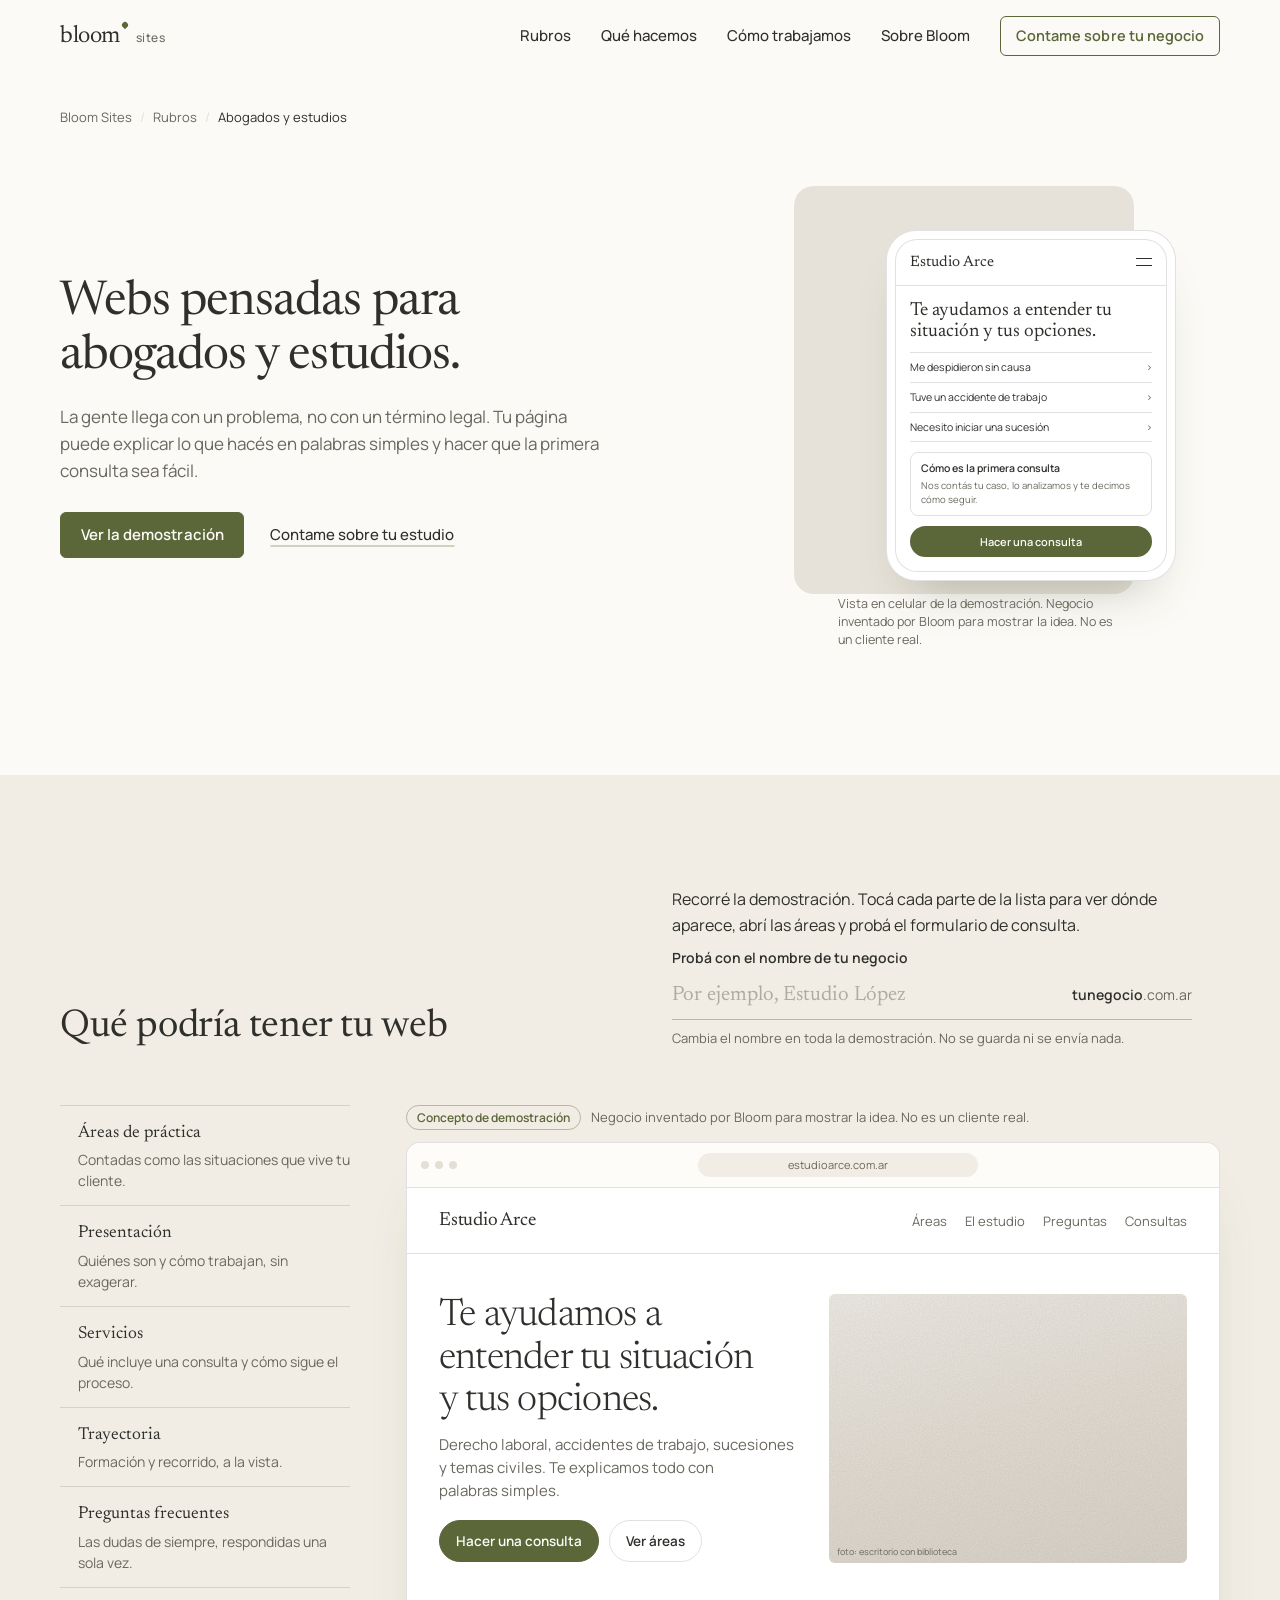
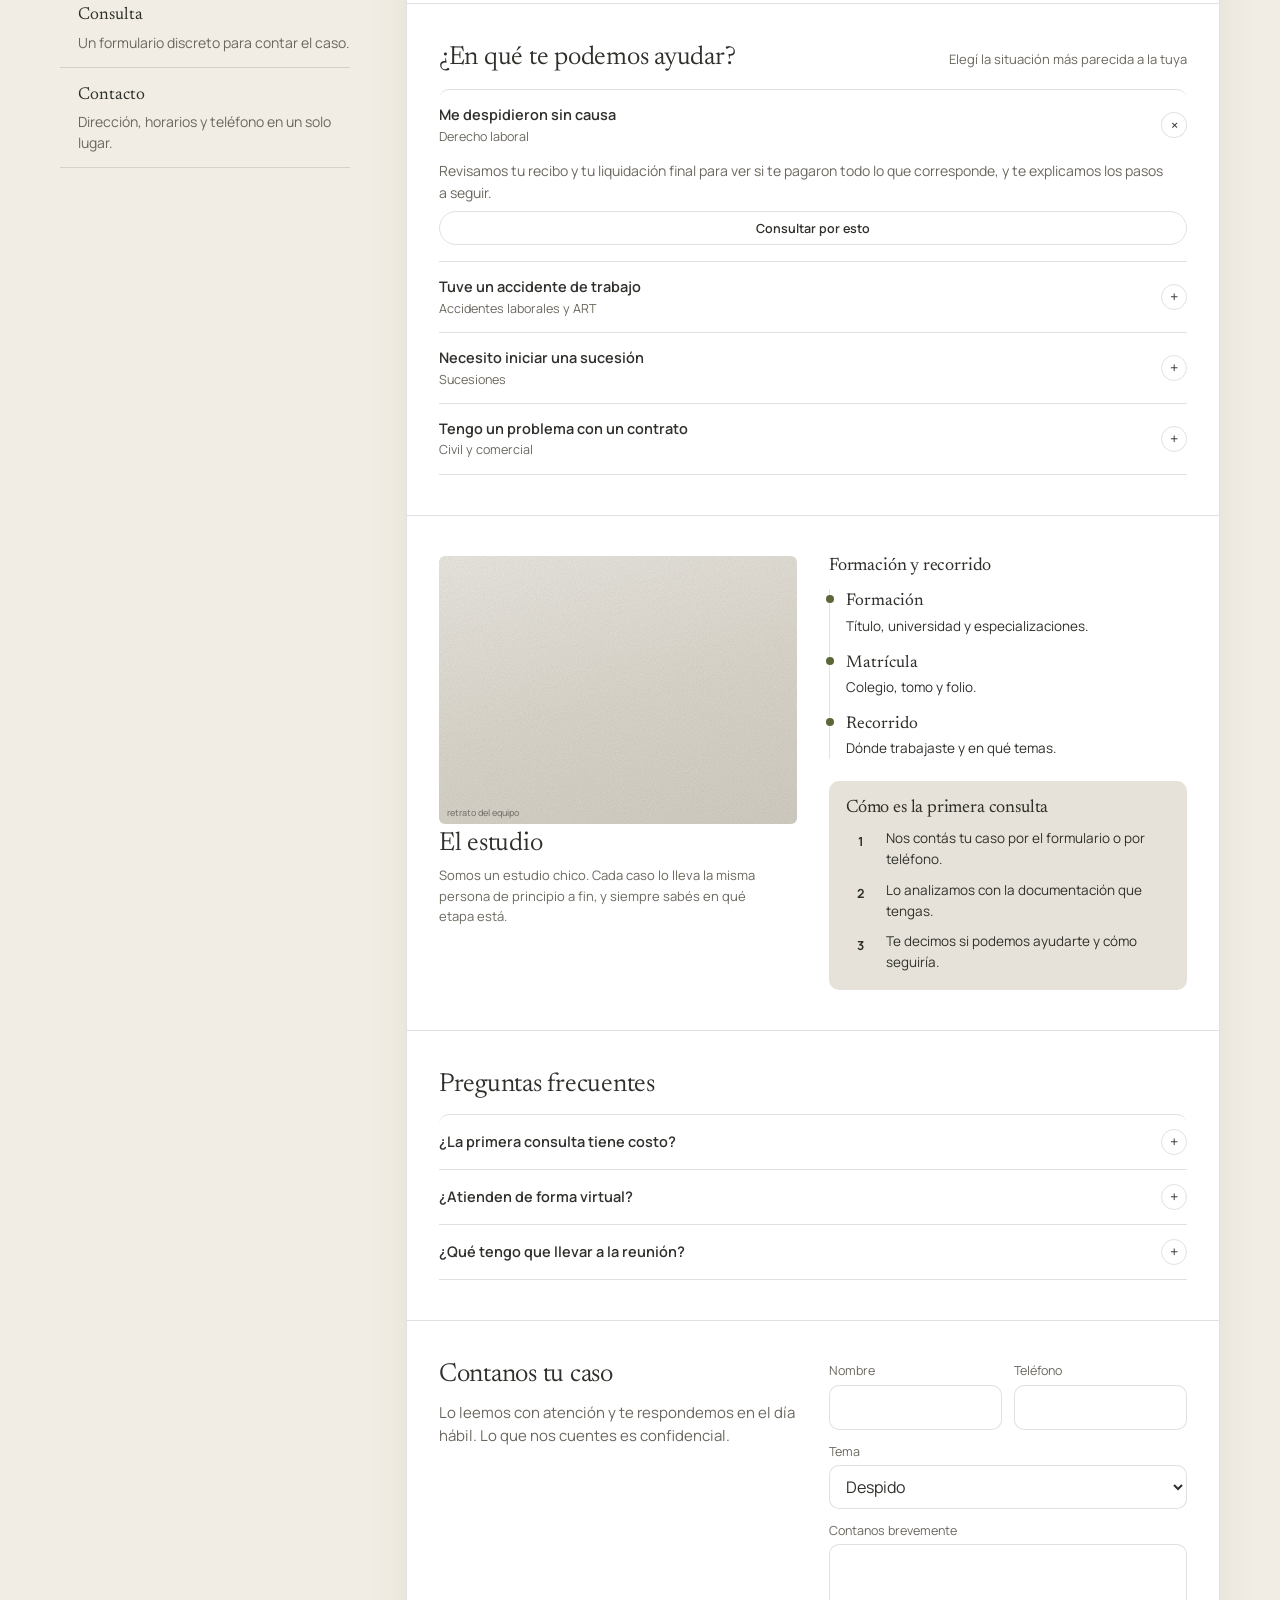
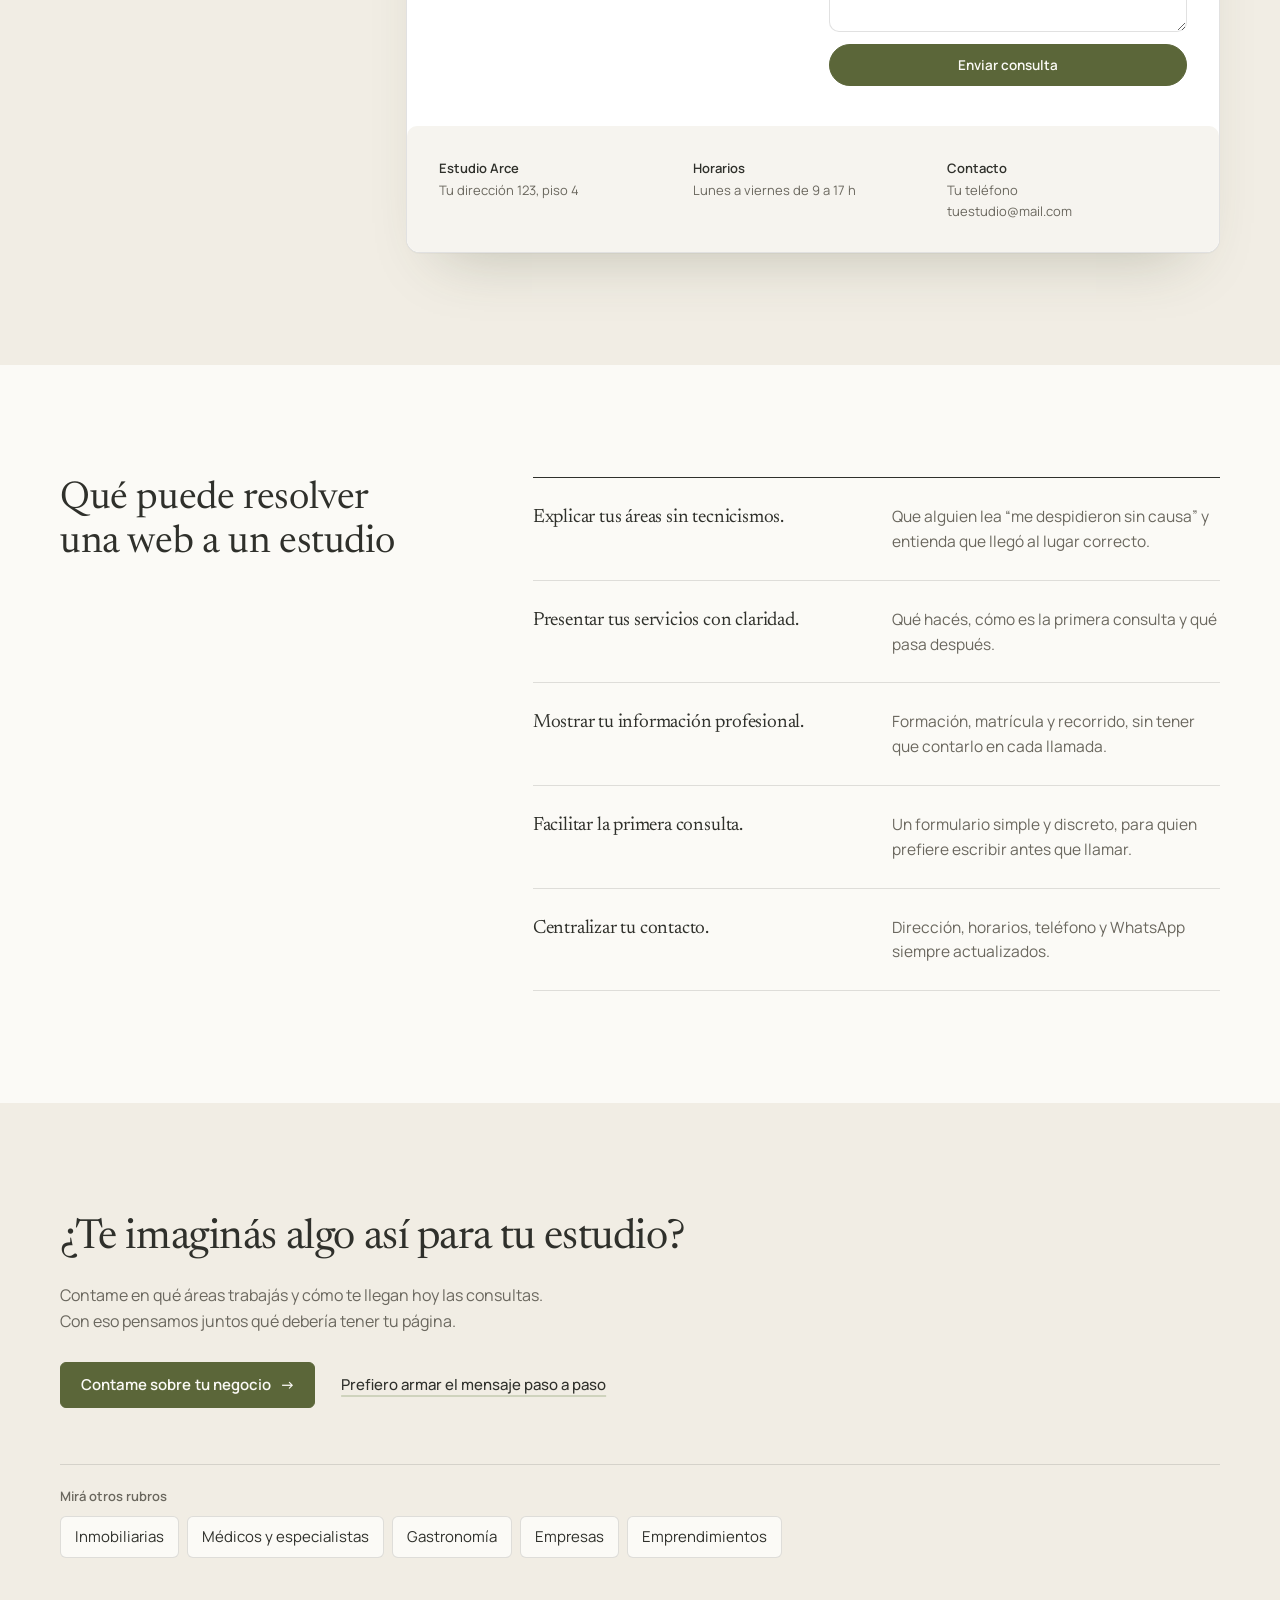
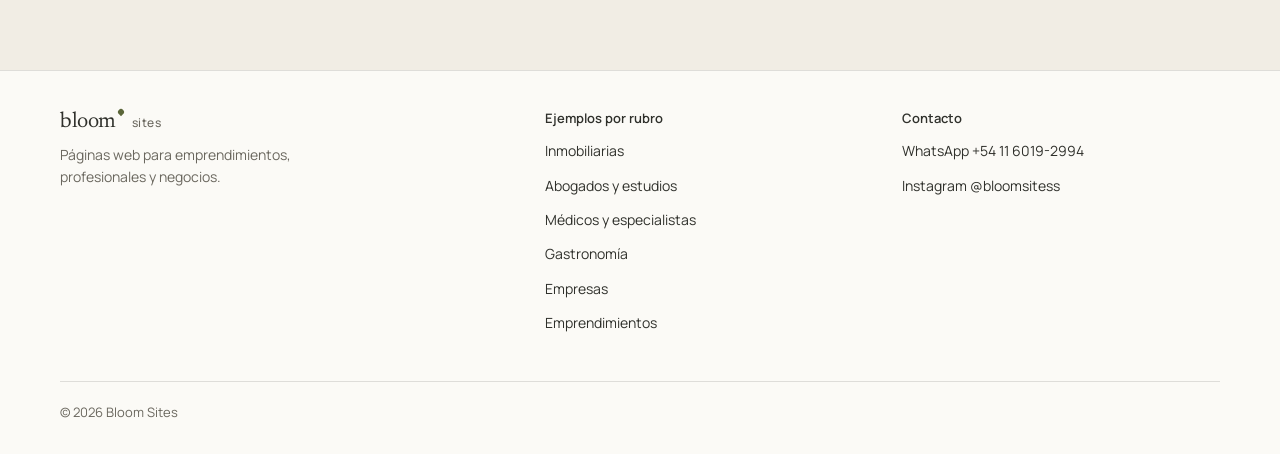
==== abogados.html @ 0eeeffe9 "mejoras generales" ====
<!doctype html>
<html lang="es">
<head>
  <meta charset="utf-8">
  <meta name="viewport" content="width=device-width, initial-scale=1, viewport-fit=cover">
  <title>Páginas web para abogados y estudios jurídicos | Bloom Sites</title>
  <meta name="description" content="Una web para tu estudio que explique tus áreas de práctica en palabras simples, presente tu trayectoria y facilite la primera consulta. Mirá la demostración.">
  <link rel="canonical" href="https://tudominio.com.ar/abogados.html">
  <meta name="robots" content="index, follow">
  <meta name="theme-color" content="#FBFAF6">
  <!-- SEO local: para apuntar a una zona (por ejemplo Buenos Aires o CABA), sumala al title,
       a la description y a "areaServed" del JSON-LD. No se agregó ninguna ubicación a propósito. -->

  <meta property="og:type" content="website">
  <meta property="og:locale" content="es_AR">
  <meta property="og:site_name" content="Bloom Sites">
  <meta property="og:title" content="Páginas web para abogados y estudios jurídicos | Bloom Sites">
  <meta property="og:description" content="Una web para tu estudio que explique tus áreas de práctica en palabras simples, presente tu trayectoria y facilite la primera consulta. Mirá la demostración.">
  <meta property="og:url" content="https://tudominio.com.ar/abogados.html">
  <meta property="og:image" content="https://tudominio.com.ar/assets/images/og-abogados.png">
  <meta property="og:image:width" content="1200">
  <meta property="og:image:height" content="630">
  <meta name="twitter:card" content="summary_large_image">
  <meta name="twitter:title" content="Páginas web para abogados y estudios jurídicos | Bloom Sites">
  <meta name="twitter:description" content="Una web para tu estudio que explique tus áreas de práctica en palabras simples, presente tu trayectoria y facilite la primera consulta. Mirá la demostración.">
  <meta name="twitter:image" content="https://tudominio.com.ar/assets/images/og-abogados.png">

  <link rel="icon" href="favicon.ico" sizes="32x32">
  <link rel="icon" href="assets/icons/favicon.svg" type="image/svg+xml">
  <link rel="apple-touch-icon" href="assets/icons/apple-touch-icon.png">
  <link rel="manifest" href="site.webmanifest">

  <link rel="preconnect" href="https://fonts.googleapis.com">
  <link rel="preconnect" href="https://fonts.gstatic.com" crossorigin>
  <link rel="stylesheet" href="https://fonts.googleapis.com/css2?family=Manrope:wght@400..700&family=Newsreader:ital,opsz,wght@0,6..72,300..500;1,6..72,300..500&display=swap">
  <link rel="stylesheet" href="css/style.css">
  <script>document.documentElement.classList.add('js');</script>
  <script type="application/ld+json">
{
  "@context": "https://schema.org",
  "@graph": [
    {
      "@type": "Organization",
      "@id": "https://tudominio.com.ar/#org",
      "name": "Bloom Sites",
      "url": "https://tudominio.com.ar/",
      "logo": "https://tudominio.com.ar/assets/icons/icon-512.png",
      "sameAs": [
        "https://instagram.com/bloomsitess"
      ],
      "contactPoint": {
        "@type": "ContactPoint",
        "telephone": "+54-11-6019-2994",
        "contactType": "customer service",
        "availableLanguage": "es",
        "areaServed": "AR"
      }
    },
    {
      "@type": "WebPage",
      "@id": "https://tudominio.com.ar/abogados.html#webpage",
      "url": "https://tudominio.com.ar/abogados.html",
      "name": "Páginas web para abogados y estudios jurídicos | Bloom Sites",
      "description": "Una web para tu estudio que explique tus áreas de práctica en palabras simples, presente tu trayectoria y facilite la primera consulta. Mirá la demostración.",
      "inLanguage": "es-AR",
      "isPartOf": {
        "@type": "WebSite",
        "@id": "https://tudominio.com.ar/#website",
        "url": "https://tudominio.com.ar/",
        "name": "Bloom Sites"
      },
      "breadcrumb": {
        "@id": "https://tudominio.com.ar/abogados.html#breadcrumb"
      },
      "mainEntity": {
        "@id": "https://tudominio.com.ar/abogados.html#service"
      }
    },
    {
      "@type": "BreadcrumbList",
      "@id": "https://tudominio.com.ar/abogados.html#breadcrumb",
      "itemListElement": [
        {
          "@type": "ListItem",
          "position": 1,
          "name": "Bloom Sites",
          "item": "https://tudominio.com.ar/"
        },
        {
          "@type": "ListItem",
          "position": 2,
          "name": "Abogados y estudios",
          "item": "https://tudominio.com.ar/abogados.html"
        }
      ]
    },
    {
      "@type": "Service",
      "@id": "https://tudominio.com.ar/abogados.html#service",
      "name": "Páginas web para abogados y estudios jurídicos",
      "serviceType": "Diseño de páginas web",
      "description": "Una web para tu estudio que explique tus áreas de práctica en palabras simples, presente tu trayectoria y facilite la primera consulta. Mirá la demostración.",
      "provider": {
        "@id": "https://tudominio.com.ar/#org"
      },
      "areaServed": {
        "@type": "Country",
        "name": "Argentina"
      },
      "audience": {
        "@type": "BusinessAudience",
        "name": "Abogados y estudios"
      }
    }
  ]
}
  </script>
</head>
<body class="page-rubro rubro-abogados" style="--tint:#E7E2D9">
  <a class="skip-link" href="#contenido">Saltar al contenido</a>

  <header class="site-header">
    <div class="wrap header-inner">
      <a class="brand" href="index.html" aria-label="Bloom Sites, ir al inicio">
        <span class="brand-word">bloom</span><span class="brand-bud" aria-hidden="true"></span><span class="brand-sub">sites</span>
      </a>
      <button class="nav-toggle" type="button" aria-expanded="false" aria-controls="nav" aria-label="Abrir menú">
        <span class="nav-toggle-lines" aria-hidden="true"></span>
      </button>
      <nav class="nav" id="nav" aria-label="Principal">
        <div class="nav-main">
          <a href="index.html#rubros">Rubros</a>
          <a href="index.html#que-incluye">Qué hacemos</a>
          <a href="index.html#proceso">Cómo trabajamos</a>
          <a href="index.html#sobre">Sobre Bloom</a>
        </div>
        <div class="nav-rubros">
          <p>Ver ejemplos por rubro</p>
          <ul>
            <li><a href="inmobiliarias.html">Inmobiliarias</a></li>
            <li><a href="abogados.html" aria-current="page">Abogados y estudios</a></li>
            <li><a href="medicos.html">Médicos y especialistas</a></li>
            <li><a href="gastronomia.html">Gastronomía</a></li>
            <li><a href="empresas.html">Empresas</a></li>
            <li><a href="emprendimientos.html">Emprendimientos</a></li>
          </ul>
        </div>
        <a class="btn nav-cta" href="index.html#contacto">Contame sobre tu negocio</a>
        <p class="nav-foot">Instagram <a href="https://instagram.com/bloomsitess" target="_blank" rel="noopener">@bloomsitess</a></p>
      </nav>
    </div>
  </header>

  <main id="contenido">
    <section class="r-hero" aria-labelledby="r-title">
      <div class="wrap">
        <nav class="crumbs" aria-label="Ruta de navegación">
          <ol>
            <li><a href="index.html">Bloom Sites</a></li>
            <li><a href="index.html#rubros">Rubros</a></li>
            <li aria-current="page">Abogados y estudios</li>
          </ol>
        </nav>
        <div class="r-hero-grid">
          <div>
            <h1 id="r-title" data-load>Webs pensadas para abogados y estudios.</h1>
            <p class="r-lead" data-load style="--d:.12s">La gente llega con un problema, no con un término legal. Tu página puede explicar lo que hacés en palabras simples y hacer que la primera consulta sea fácil.</p>
            <div class="r-actions" data-load style="--d:.22s">
              <a class="btn" href="#demo">Ver la demostración</a>
              <a class="link-quiet" data-wa data-wa-msg="¡Hola! Tengo un estudio jurídico y vi la demostración en la web de Bloom. Quiero información sobre una página web." href="https://wa.me/5491160192994" target="_blank" rel="noopener">Contame sobre tu estudio</a>
            </div>
          </div>
          <figure class="r-visual" data-load style="--d:.3s">
            <div class="phone r-phone" aria-hidden="true">
              <div class="ps">
                <div class="ps-top"><span class="ps-logo">Estudio Arce</span><span class="ps-burger"></span></div>
                <div class="ps-body">
                  <p class="ps-title">Te ayudamos a entender tu situación y tus opciones.</p>
                  <div class="mk-areas"><p>Me despidieron sin causa<i>›</i></p><p>Tuve un accidente de trabajo<i>›</i></p><p>Necesito iniciar una sucesión<i>›</i></p></div>
                  <div class="mk-box"><strong>Cómo es la primera consulta</strong><span class="mk-s">Nos contás tu caso, lo analizamos y te decimos cómo seguir.</span></div>
                  <span class="ps-btn">Hacer una consulta</span>
                </div>

              </div>
            </div>
            <figcaption class="caption">Vista en celular de la demostración. Negocio inventado por Bloom para mostrar la idea. No es un cliente real.</figcaption>
          </figure>
        </div>
      </div>
    </section>

    <section class="r-demo" id="demo" aria-labelledby="demo-title">
      <div class="wrap">
        <div class="r-demo-head">
          <div>
            <h2 id="demo-title">Qué podría tener tu web</h2>
          </div>
          <div>
            <p>Recorré la demostración. Tocá cada parte de la lista para ver dónde aparece, abrí las áreas y probá el formulario de consulta.</p>
            <div class="name-try">
              <label for="biz-name">Probá con el nombre de tu negocio</label>
              <div class="name-field">
                <input id="biz-name" type="text" maxlength="32" autocomplete="organization" placeholder="Por ejemplo, Estudio López">
                <span class="name-domain" aria-live="polite"><span data-url-preview>tunegocio</span>.com.ar</span>
              </div>
              <p class="name-help">Cambia el nombre en toda la demostración. No se guarda ni se envía nada.</p>
            </div>
            
          </div>
        </div>

        <div class="r-demo-layout">
          <div class="r-feats">
            <ul class="feat-list" aria-label="Partes de la demostración">
            <li><button type="button" class="feat" data-key="areas" aria-pressed="false" aria-controls="demo-frame">
              <span class="feat-name">Áreas de práctica</span><span class="feat-text">Contadas como las situaciones que vive tu cliente.</span>
            </button></li>
            <li><button type="button" class="feat" data-key="presentacion" aria-pressed="false" aria-controls="demo-frame">
              <span class="feat-name">Presentación</span><span class="feat-text">Quiénes son y cómo trabajan, sin exagerar.</span>
            </button></li>
            <li><button type="button" class="feat" data-key="servicios" aria-pressed="false" aria-controls="demo-frame">
              <span class="feat-name">Servicios</span><span class="feat-text">Qué incluye una consulta y cómo sigue el proceso.</span>
            </button></li>
            <li><button type="button" class="feat" data-key="trayectoria" aria-pressed="false" aria-controls="demo-frame">
              <span class="feat-name">Trayectoria</span><span class="feat-text">Formación y recorrido, a la vista.</span>
            </button></li>
            <li><button type="button" class="feat" data-key="faq" aria-pressed="false" aria-controls="demo-frame">
              <span class="feat-name">Preguntas frecuentes</span><span class="feat-text">Las dudas de siempre, respondidas una sola vez.</span>
            </button></li>
            <li><button type="button" class="feat" data-key="consulta" aria-pressed="false" aria-controls="demo-frame">
              <span class="feat-name">Consulta</span><span class="feat-text">Un formulario discreto para contar el caso.</span>
            </button></li>
            <li><button type="button" class="feat" data-key="contacto" aria-pressed="false" aria-controls="demo-frame">
              <span class="feat-name">Contacto</span><span class="feat-text">Dirección, horarios y teléfono en un solo lugar.</span>
            </button></li>
            </ul>
            <p class="feat-caption" aria-live="polite"></p>
          </div>
          <div class="r-demo-frame" id="demo-frame">
            <p class="demo-label"><span class="tag">Concepto de demostración</span> Negocio inventado por Bloom para mostrar la idea. No es un cliente real.</p>
            <div class="browser">
              <div class="browser-bar"><span class="dots" aria-hidden="true"><i></i><i></i><i></i></span><span class="url"><span data-url data-default="Estudio Arce">estudioarce</span>.com.ar</span></div>
              <div class="dm" aria-label="Demostración de una página para abogados y estudios" role="region">
                <nav class="dm-nav" aria-label="Menú de la demostración">
                  <span class="dm-logo" data-brand data-default="Estudio Arce">Estudio Arce</span>
                  <div class="dm-links"><a href="#dm-areas">Áreas</a><a href="#dm-estudio">El estudio</a><a href="#dm-faq">Preguntas</a><a href="#dm-consulta">Consultas</a></div>
                </nav>

                <section class="dm-sec">
                  <div class="dm-split is-center">
                    <div>
                      <h3 class="dm-h1">Te ayudamos a entender tu situación y tus opciones.</h3>
                      <p class="dm-lead">Derecho laboral, accidentes de trabajo, sucesiones y temas civiles. Te explicamos todo con palabras simples.</p>
                      <div class="dm-actions"><a class="dm-btn" href="#dm-consulta">Hacer una consulta</a><a class="dm-btn is-ghost" href="#dm-areas">Ver áreas</a></div>
                    </div>
                    <div class="ph r-43" style="--ph:#E3DDD2" role="img" aria-label="Foto del estudio" data-label="foto: escritorio con biblioteca"></div>
                  </div>
                </section>

                <section class="dm-sec" id="dm-areas" aria-label="Áreas de práctica">
                  <div class="dm-sec-head"><h4 class="dm-h2">¿En qué te podemos ayudar?</h4><span class="dm-muted">Elegí la situación más parecida a la tuya</span></div>
                  <div class="dm-acc" data-part="areas">
                    <details open>
                      <summary><span>Me despidieron sin causa<small>Derecho laboral</small></span></summary>
                      <div class="dm-acc-body"><p>Revisamos tu recibo y tu liquidación final para ver si te pagaron todo lo que corresponde, y te explicamos los pasos a seguir.</p><a class="dm-btn is-small is-ghost" href="#dm-consulta">Consultar por esto</a></div>
                    </details>
                    <details>
                      <summary><span>Tuve un accidente de trabajo<small>Accidentes laborales y ART</small></span></summary>
                      <div class="dm-acc-body"><p>Te acompañamos en el reclamo ante la ART, desde la denuncia hasta la comisión médica.</p><a class="dm-btn is-small is-ghost" href="#dm-consulta">Consultar por esto</a></div>
                    </details>
                    <details>
                      <summary><span>Necesito iniciar una sucesión<small>Sucesiones</small></span></summary>
                      <div class="dm-acc-body"><p>Te decimos qué documentación hace falta y cómo es el trámite, de principio a fin.</p><a class="dm-btn is-small is-ghost" href="#dm-consulta">Consultar por esto</a></div>
                    </details>
                    <details>
                      <summary><span>Tengo un problema con un contrato<small>Civil y comercial</small></span></summary>
                      <div class="dm-acc-body"><p>Alquileres, compraventas, deudas o incumplimientos. Analizamos el caso y te proponemos opciones.</p><a class="dm-btn is-small is-ghost" href="#dm-consulta">Consultar por esto</a></div>
                    </details>
                  </div>
                </section>

                <section class="dm-sec" id="dm-estudio" aria-label="El estudio">
                  <div class="dm-split">
                    <div class="dm-card" data-part="presentacion">
                      <div class="ph r-43" style="--ph:#DDD8CD" role="img" aria-label="Retrato del equipo del estudio" data-label="retrato del equipo"></div>
                      <h4 class="dm-h2">El estudio</h4>
                      <p class="dm-muted">Somos un estudio chico. Cada caso lo lleva la misma persona de principio a fin, y siempre sabés en qué etapa está.</p>
                    </div>
                    <div class="dm-card" style="gap:22px">
                      <div data-part="trayectoria">
                        <h4 class="dm-h3" style="margin-bottom:12px">Formación y recorrido</h4>
                        <ul class="dm-timeline">
                          <li><b>Formación</b>Título, universidad y especializaciones.</li>
                          <li><b>Matrícula</b>Colegio, tomo y folio.</li>
                          <li><b>Recorrido</b>Dónde trabajaste y en qué temas.</li>
                        </ul>
                      </div>
                      <div data-part="servicios" class="dm-box dm-soft">
                        <h4 class="dm-h3">Cómo es la primera consulta</h4>
                        <ol class="dm-steps">
                          <li>Nos contás tu caso por el formulario o por teléfono.</li>
                          <li>Lo analizamos con la documentación que tengas.</li>
                          <li>Te decimos si podemos ayudarte y cómo seguiría.</li>
                        </ol>
                      </div>
                    </div>
                  </div>
                </section>

                <section class="dm-sec" id="dm-faq" aria-label="Preguntas frecuentes">
                  <h4 class="dm-h2" style="margin-bottom:14px">Preguntas frecuentes</h4>
                  <div class="dm-acc" data-part="faq">
                    <details><summary>¿La primera consulta tiene costo?</summary><div class="dm-acc-body"><p>Acá cada estudio explica su modalidad, para que nadie tenga que preguntarlo por mensaje.</p></div></details>
                    <details><summary>¿Atienden de forma virtual?</summary><div class="dm-acc-body"><p>Se puede aclarar si la consulta es presencial, por videollamada o ambas.</p></div></details>
                    <details><summary>¿Qué tengo que llevar a la reunión?</summary><div class="dm-acc-body"><p>Una lista simple de documentos según cada tipo de caso.</p></div></details>
                  </div>
                </section>

                <section class="dm-sec" id="dm-consulta" aria-label="Consulta">
                  <div class="dm-split">
                    <div>
                      <h4 class="dm-h2">Contanos tu caso</h4>
                      <p class="dm-lead">Lo leemos con atención y te respondemos en el día hábil. Lo que nos cuentes es confidencial.</p>
                    </div>
                    <form class="dm-form" data-part="consulta" data-demo-form="En tu web, la consulta te llegaría por mail o por WhatsApp, con todos estos datos.">
                      <div class="dm-row">
                        <label class="dm-field">Nombre<input type="text" name="nombre" autocomplete="name" required></label>
                        <label class="dm-field">Teléfono<input type="tel" name="tel" autocomplete="tel" required></label>
                      </div>
                      <label class="dm-field">Tema
                        <select name="tema"><option>Despido</option><option>Accidente de trabajo</option><option>Sucesión</option><option>Contratos</option><option>Otro</option></select>
                      </label>
                      <label class="dm-field">Contanos brevemente<textarea name="mensaje" required></textarea></label>
                      <button type="submit" class="dm-btn">Enviar consulta</button>
                    </form>
                  </div>
                </section>

                <footer class="dm-foot" data-part="contacto">
                  <div class="dm-foot-grid">
                    <div><b data-brand data-default="Estudio Arce">Estudio Arce</b>Tu dirección 123, piso 4</div>
                    <div><b>Horarios</b>Lunes a viernes de 9 a 17 h</div>
                    <div><b>Contacto</b>Tu teléfono<br>tuestudio@mail.com</div>
                  </div>
                </footer>

              </div>
            </div>
          </div>
        </div>
      </div>
    </section>

    <section class="r-solves" aria-labelledby="solves-title">
      <div class="wrap r-solves-grid">
        <h2 id="solves-title">Qué puede resolver una web a un estudio</h2>
        <ul class="solves-list">
          <li><h3>Explicar tus áreas sin tecnicismos.</h3><p>Que alguien lea “me despidieron sin causa” y entienda que llegó al lugar correcto.</p></li>
          <li><h3>Presentar tus servicios con claridad.</h3><p>Qué hacés, cómo es la primera consulta y qué pasa después.</p></li>
          <li><h3>Mostrar tu información profesional.</h3><p>Formación, matrícula y recorrido, sin tener que contarlo en cada llamada.</p></li>
          <li><h3>Facilitar la primera consulta.</h3><p>Un formulario simple y discreto, para quien prefiere escribir antes que llamar.</p></li>
          <li><h3>Centralizar tu contacto.</h3><p>Dirección, horarios, teléfono y WhatsApp siempre actualizados.</p></li>
        </ul>
      </div>
    </section>

    <section class="r-cta" aria-labelledby="cta-title">
      <div class="wrap">
        <div class="r-cta-inner">
          <h2 id="cta-title">¿Te imaginás algo así para tu estudio?</h2>
          <p>Contame en qué áreas trabajás y cómo te llegan hoy las consultas. Con eso pensamos juntos qué debería tener tu página.</p>
          <div class="r-cta-actions">
            <a class="btn" data-wa data-wa-msg="¡Hola! Tengo un estudio jurídico y vi la demostración en la web de Bloom. Quiero información sobre una página web." href="https://wa.me/5491160192994" target="_blank" rel="noopener">Contame sobre tu negocio <span class="arrow" aria-hidden="true">→</span></a>
            <a class="link-quiet" href="index.html?rubro=abogados#contacto">Prefiero armar el mensaje paso a paso</a>
          </div>
        </div>
        <nav class="other-rubros" aria-labelledby="otros-title">
          <h2 id="otros-title">Mirá otros rubros</h2>
          <ul>
          <li><a href="inmobiliarias.html">Inmobiliarias</a></li>
          <li><a href="medicos.html">Médicos y especialistas</a></li>
          <li><a href="gastronomia.html">Gastronomía</a></li>
          <li><a href="empresas.html">Empresas</a></li>
          <li><a href="emprendimientos.html">Emprendimientos</a></li>
          </ul>
        </nav>
      </div>
    </section>
  </main>

  <footer class="site-footer">
    <div class="wrap footer-grid">
      <div class="footer-brand">
        <a class="brand" href="index.html" aria-label="Bloom Sites, ir al inicio">
          <span class="brand-word">bloom</span><span class="brand-bud" aria-hidden="true"></span><span class="brand-sub">sites</span>
        </a>
        <p>Páginas web para emprendimientos, profesionales y negocios.</p>
      </div>
      <nav class="footer-col" aria-label="Rubros">
        <h2>Ejemplos por rubro</h2>
        <ul>
            <li><a href="inmobiliarias.html">Inmobiliarias</a></li>
            <li><a href="abogados.html">Abogados y estudios</a></li>
            <li><a href="medicos.html">Médicos y especialistas</a></li>
            <li><a href="gastronomia.html">Gastronomía</a></li>
            <li><a href="empresas.html">Empresas</a></li>
            <li><a href="emprendimientos.html">Emprendimientos</a></li>
        </ul>
      </nav>
      <div class="footer-col">
        <h2>Contacto</h2>
        <ul>
          <li><a data-wa href="https://wa.me/5491160192994" target="_blank" rel="noopener">WhatsApp +54 11 6019-2994</a></li>
          <li><a href="https://instagram.com/bloomsitess" target="_blank" rel="noopener">Instagram @bloomsitess</a></li>
        </ul>
      </div>
      <p class="footer-copy">© <span data-year>2026</span> Bloom Sites</p>
    </div>
  </footer>

  <div class="toast" id="toast" role="status" aria-live="polite">
    <p></p>
    <button type="button" aria-label="Cerrar aviso">×</button>
  </div>
  <script src="js/script.js" defer></script>
</body>
</html>
---- css/style.css ----
/* ==========================================================================
   BLOOM SITES — hoja de estilos única (mobile first)
   Todas las reglas base están pensadas para celular (320px en adelante).
   Los cambios para pantallas más grandes van en @media (min-width: ...).

   Índice
   1.  Tokens y base
   2.  Utilidades, botones y aviso (toast)
   3.  Encabezado y menú
   4.  Index: hero
   5.  Piezas de maqueta (browser, teléfono, placeholders, mini maquetas)
   6.  Index: rubros
   7.  Index: ¿y si ya tengo Instagram?
   8.  Index: qué puede tener tu página
   9.  Index: cómo trabajamos
   10. Index: sobre Bloom
   11. Index: contacto
   12. Pie
   13. Rubros: hero y migas de pan
   14. Rubros: recorrido de la demostración
   15. Rubros: componentes de la demostración (.dm)
   16. Rubros: qué puede resolver y cierre
   17. Movimiento reducido
   ========================================================================== */

/* 1. TOKENS Y BASE ------------------------------------------------------- */
:root {
  --paper: #FBFAF6;
  --white: #FFFFFF;
  --linen: #F1EDE4;
  --linen-2: #E6E0D3;
  --sage: #CFD3BD;
  --olive: #5B6639;
  --olive-deep: #3E4628;
  --ink: #2F302B;
  --stone: #6A675E;           /* contraste AA sobre papel y lino */
  --line: rgba(47, 48, 43, .14);

  --serif: "Newsreader", "Iowan Old Style", Georgia, serif;
  --sans: "Manrope", system-ui, -apple-system, "Segoe UI", Roboto, sans-serif;

  --wrap: 1160px;
  --gutter: 20px;
  --section: 72px;
  --header-h: 64px;
  --ease: cubic-bezier(.22, .61, .36, 1);

  --tint: #E6DED0;            /* cada rubro lo redefine en <body> */
  --acc: var(--olive);        /* color de acento de las demostraciones */
}
@media (min-width: 600px) { :root { --gutter: 32px; --section: 88px; } }
@media (min-width: 960px) { :root { --gutter: 56px; --section: 112px; --header-h: 72px; } }

*, *::before, *::after { box-sizing: border-box; }

html {
  -webkit-text-size-adjust: 100%;
  scroll-behavior: smooth;
  scroll-padding-top: calc(var(--header-h) + env(safe-area-inset-top, 0px) + 8px);
}

body {
  margin: 0;
  background: var(--paper);
  color: var(--ink);
  font-family: var(--sans);
  font-size: 16px;
  line-height: 1.6;
  -webkit-font-smoothing: antialiased;
  overflow-x: clip;
}

img, svg { max-width: 100%; display: block; }
a { color: inherit; }
button, input, select, textarea { font: inherit; color: inherit; }
button { cursor: pointer; }

h1, h2, h3, h4 {
  font-family: var(--serif);
  font-weight: 400;
  line-height: 1.15;
  letter-spacing: -0.01em;
  margin: 0;
  text-wrap: balance;
}
h2 { font-size: clamp(1.65rem, 5vw, 2.4rem); }
p { margin: 0; text-wrap: pretty; }
ul, ol { margin: 0; padding: 0; }

:focus-visible { outline: 2px solid var(--olive); outline-offset: 3px; border-radius: 4px; }
::selection { background: var(--sage); color: var(--ink); }

.wrap {
  width: 100%;
  max-width: calc(var(--wrap) + var(--gutter) * 2);
  margin-inline: auto;
  padding-inline: var(--gutter);
}

/* 2. UTILIDADES, BOTONES Y AVISO ---------------------------------------- */
/* Evita que el contenido ancho estire las grillas en mobile */
.hero-grid, .r-hero-grid, .r-demo-layout, .r-demo-head, .rubros-head, .rubros-layout, .svc-layout, .contact-grid, .about-grid { grid-template-columns: minmax(0, 1fr); }
.r-demo-head > *, .r-cta-inner > *, .hero-grid > *, .r-hero-grid > *, .r-demo-layout > *, .rubros-layout > *, .svc-layout > *, .contact-grid > *, .about-grid > *, .dm-split > *, .dm-grid > * { min-width: 0; }

.sr-only {
  position: absolute; width: 1px; height: 1px; padding: 0; margin: -1px;
  overflow: hidden; clip: rect(0 0 0 0); white-space: nowrap; border: 0;
}
.skip-link {
  position: absolute; left: 12px; top: -64px; z-index: 100;
  background: var(--olive-deep); color: var(--paper); padding: 10px 16px; border-radius: 8px; text-decoration: none;
}
.skip-link:focus { top: 12px; }

.btn {
  display: inline-flex; align-items: center; justify-content: center; gap: .55em;
  min-height: 46px; padding: .75em 1.3em;
  border: 1px solid var(--olive); border-radius: 6px;
  background: var(--olive); color: var(--paper);
  font-size: 15px; font-weight: 600; line-height: 1.25; text-align: center; letter-spacing: .005em; text-decoration: none;
  transition: background-color .25s var(--ease), border-color .25s var(--ease), color .25s var(--ease);
}
.btn:hover { background: var(--olive-deep); border-color: var(--olive-deep); }
.btn .arrow { display: inline-block; transition: transform .3s var(--ease); }
.btn:hover .arrow { transform: translateX(4px); }
.btn-outline { background: transparent; color: var(--olive); }
.btn-outline:hover { background: var(--olive); color: var(--paper); }
.btn-small { min-height: 42px; padding: .55em 1.05em; font-size: 14px; }
.btn-block { width: 100%; }

.link-quiet {
  display: inline-block; padding: 6px 0;
  font-size: 15px; font-weight: 500; color: var(--ink);
  text-decoration: underline; text-decoration-color: var(--sage);
  text-decoration-thickness: 1.5px; text-underline-offset: .35em;
  transition: text-decoration-color .25s;
}
.link-quiet:hover { text-decoration-color: var(--olive); }

.caption { font-size: 12.5px; color: var(--stone); line-height: 1.45; }

/* Aparición suave, usada con moderación */
.js [data-reveal] { opacity: 0; transform: translateY(10px); transition: opacity .7s var(--ease), transform .7s var(--ease); }
.js [data-reveal].is-in { opacity: 1; transform: none; }
/* Entrada de los heroes */
.js [data-load] { opacity: 0; transform: translateY(10px); }
.is-loaded [data-load] { opacity: 1; transform: none; transition: opacity .9s var(--ease), transform .9s var(--ease); transition-delay: var(--d, 0s); }

/* Aviso de las demostraciones */
.toast {
  position: fixed; z-index: 80; left: 50%; bottom: calc(16px + env(safe-area-inset-bottom, 0px));
  width: min(92vw, 440px); transform: translate(-50%, 20px);
  background: var(--olive-deep); color: var(--paper);
  border-radius: 16px; padding: 14px 16px 14px 18px;
  display: flex; gap: 12px; align-items: flex-start;
  font-size: 14px; line-height: 1.5;
  box-shadow: 0 20px 40px -20px rgba(30, 34, 20, .5);
  opacity: 0; visibility: hidden;
  transition: opacity .3s var(--ease), transform .3s var(--ease), visibility 0s .3s;
}
.toast.is-on { opacity: 1; visibility: visible; transform: translate(-50%, 0); transition-delay: 0s; }
.toast p { flex: 1; }
.toast button {
  flex: none; width: 32px; height: 32px; margin: -4px -6px 0 0; border: 0; border-radius: 50%;
  background: rgba(255,255,255,.12); color: var(--paper); font-size: 18px; line-height: 1;
}

/* 3. ENCABEZADO Y MENÚ --------------------------------------------------- */
.site-header {
  position: sticky; top: 0; z-index: 50;
  padding-top: env(safe-area-inset-top, 0px);
  border-bottom: 1px solid transparent;
  transition: border-color .3s;
}
/* El desenfoque va en un pseudo-elemento: si estuviera en el header,
   el menú fijo quedaría atrapado dentro de él */
.site-header::before {
  content: ""; position: absolute; inset: 0; z-index: -1;
  background: rgba(251, 250, 246, .92);
  -webkit-backdrop-filter: saturate(1.2) blur(10px);
  backdrop-filter: saturate(1.2) blur(10px);
}
.site-header.is-scrolled { border-bottom-color: var(--line); }
.header-inner { height: var(--header-h); display: flex; align-items: center; justify-content: space-between; gap: 20px; }

.brand { display: inline-flex; align-items: baseline; text-decoration: none; color: var(--ink); position: relative; z-index: 2; }
.brand-word { font-family: var(--serif); font-size: 24px; font-weight: 400; letter-spacing: -0.02em; line-height: 1; }
.brand-bud { width: 6px; height: 6px; border-radius: 50% 50% 50% 0; background: var(--olive); transform: translateY(-14px) rotate(-45deg); margin-left: 2px; }
.brand-sub { font-size: 12px; font-weight: 500; color: var(--stone); margin-left: 8px; letter-spacing: .04em; }

/* Botón hamburguesa (mobile) */
.nav-toggle {
  position: relative; z-index: 2; width: 48px; height: 48px; margin-right: -12px;
  border: 0; background: transparent;
}
.nav-toggle-lines, .nav-toggle-lines::before {
  position: absolute; left: 13px; width: 22px; height: 1.5px; background: var(--ink);
  transition: transform .35s var(--ease), top .35s var(--ease);
}
.nav-toggle-lines { top: 20px; }
.nav-toggle-lines::before { content: ""; left: 0; top: 7px; }
.nav-open .nav-toggle-lines { top: 23.5px; transform: rotate(45deg); }
.nav-open .nav-toggle-lines::before { top: 0; transform: rotate(-90deg); }

/* Menú: panel a pantalla completa en mobile */
.nav {
  position: fixed; inset: 0; z-index: 1;
  display: flex; flex-direction: column; gap: 4px;
  padding: calc(var(--header-h) + env(safe-area-inset-top, 0px) + 24px) var(--gutter) calc(28px + env(safe-area-inset-bottom, 0px));
  background: var(--paper);
  overflow-y: auto;
  opacity: 0; visibility: hidden; transform: translateY(-8px);
  transition: opacity .3s var(--ease), transform .3s var(--ease), visibility 0s .3s;
}
.nav-open .nav { opacity: 1; visibility: visible; transform: none; transition-delay: 0s; }
.nav-open { overflow: hidden; }
.nav-main a {
  display: block; padding: 6px 0;
  font-family: var(--serif); font-size: 1.7rem; font-weight: 400; line-height: 1.3; text-decoration: none; color: var(--ink);
}
.nav-main a[aria-current="page"] { color: var(--olive); }
.nav-rubros { margin-top: 22px; padding-top: 18px; border-top: 1px solid var(--line); }
.nav-rubros p { font-size: 13px; font-weight: 600; color: var(--stone); margin-bottom: 8px; }
.nav-rubros ul { list-style: none; display: grid; grid-template-columns: 1fr 1fr; gap: 2px 16px; }
.nav-rubros a { display: block; padding: 8px 0; font-size: 15px; text-decoration: none; }
.nav-rubros a[aria-current="page"] { color: var(--olive); font-weight: 600; }
.nav-cta { margin-top: 24px; align-self: flex-start; }
.nav-foot { margin-top: auto; padding-top: 24px; font-size: 14px; color: var(--stone); }

@media (min-width: 960px) {
  .nav-toggle { display: none; }
  .nav {
    position: static; inset: auto; padding: 0; background: none; overflow: visible;
    flex-direction: row; align-items: center; gap: 30px;
    opacity: 1; visibility: visible; transform: none; transition: none;
  }
  .nav-main { display: flex; gap: 30px; }
  .nav-main a { font-family: var(--sans); font-size: 15px; font-weight: 500; padding: 4px 0; position: relative; }
  .nav-main a::after {
    content: ""; position: absolute; left: 0; right: 0; bottom: 0; height: 1px; background: var(--olive);
    transform: scaleX(0); transform-origin: left; transition: transform .35s var(--ease);
  }
  .nav-main a:hover::after, .nav-main a[aria-current="page"]::after { transform: scaleX(1); }
  .nav-rubros, .nav-foot { display: none; }
  .nav-cta { margin: 0; min-height: 40px; padding: .5em 1em; background: transparent; color: var(--olive); font-size: 14.5px; }
  .nav-cta:hover { background: var(--olive); color: var(--paper); }
}

/* 4. INDEX: HERO --------------------------------------------------------- */
.hero { padding: 64px 0 72px; border-bottom: 1px solid var(--line); }
.hero-inner { max-width: 760px; margin-inline: auto; text-align: center; }
.hero-title { font-size: clamp(2rem, 7.4vw, 3.3rem); line-height: 1.12; letter-spacing: -0.02em; }
.hero-lead { margin: 22px auto 0; max-width: 34em; font-size: 16.5px; color: var(--stone); }
.hero-actions { display: flex; flex-direction: column; align-items: center; gap: 12px; margin-top: 30px; }
@media (min-width: 600px) {
  .hero-actions { flex-direction: row; justify-content: center; gap: 16px 28px; }
}
@media (min-width: 960px) {
  .hero { padding: 120px 0 128px; }
  .hero-lead { font-size: 17.5px; }
}

/* 5. PIEZAS DE MAQUETA --------------------------------------------------- */
.browser {
  background: var(--white); border: 1px solid var(--line); border-radius: 14px; overflow: hidden;
  box-shadow: 0 1px 0 rgba(47,48,43,.03), 0 34px 60px -34px rgba(62,70,40,.28);
}
.browser-bar { display: flex; align-items: center; gap: 14px; padding: 10px 14px; border-bottom: 1px solid var(--line); background: #FDFCF9; }
.dots { display: inline-flex; gap: 6px; flex: none; }
.dots i { width: 8px; height: 8px; border-radius: 50%; background: #E4DFD4; }
.url {
  flex: 1; min-width: 0; max-width: 280px; margin-inline: auto; text-align: center;
  font-size: 11px; color: var(--stone); background: var(--linen); border-radius: 999px; padding: 3px 12px;
  white-space: nowrap; overflow: hidden; text-overflow: ellipsis;
}

.phone { background: var(--white); border: 1px solid var(--line); border-radius: 26px; padding: 10px 8px 12px; box-shadow: 0 30px 50px -28px rgba(62,70,40,.35); }
.phone-top { display: flex; align-items: center; gap: 8px; font-size: 11px; font-weight: 600; padding: 4px 8px 10px; border-bottom: 1px solid var(--line); }
.phone-avatar { width: 22px; height: 22px; border-radius: 50%; display: grid; place-items: center; background: var(--linen-2); font-family: var(--serif); font-size: 11px; font-weight: 500; }
.phone-chat { background: #F4F2EC; border-radius: 0 0 18px 18px; padding: 14px 8px 10px; display: grid; justify-items: end; }
.msg { background: #E3E8D3; border-radius: 12px 12px 3px 12px; padding: 8px 10px; font-size: 10.5px; line-height: 1.45; max-width: 95%; }
.msg-time { font-size: 9px; color: var(--stone); margin-top: 4px; }

/* Placeholders de imagen. Para reemplazar por fotos, ver README.md */
.ph {
  position: relative; overflow: hidden; border-radius: 6px;
  background-color: var(--ph, #E8E2D5);
  background-image:
    url("data:image/svg+xml,%3Csvg xmlns='http://www.w3.org/2000/svg' width='140' height='140'%3E%3Cfilter id='n'%3E%3CfeTurbulence type='fractalNoise' baseFrequency='.85' numOctaves='2' stitchTiles='stitch'/%3E%3CfeColorMatrix values='0 0 0 0 0 0 0 0 0 0 0 0 0 0 0 0 0 0 .09 0'/%3E%3C/filter%3E%3Crect width='100%25' height='100%25' filter='url(%23n)'/%3E%3C/svg%3E"),
    linear-gradient(165deg, rgba(255,255,255,.45), rgba(255,255,255,0) 55%, rgba(47,48,43,.05));
  transition: background-color .4s var(--ease);
}
.ph::after { content: attr(data-label); position: absolute; left: 8px; bottom: 6px; right: 8px; font: 500 9px/1.25 var(--sans); color: rgba(47,48,43,.55); }
.ph-linen {
  --ph: #E9E2D4;
  background-image:
    repeating-linear-gradient(90deg, rgba(255,255,255,.18) 0 1px, transparent 1px 4px),
    repeating-linear-gradient(0deg, rgba(47,48,43,.035) 0 1px, transparent 1px 5px),
    linear-gradient(170deg, rgba(255,255,255,.5), rgba(255,255,255,0) 60%, rgba(47,48,43,.06));
}
.r-11 { aspect-ratio: 1; } .r-43 { aspect-ratio: 4 / 3; } .r-34 { aspect-ratio: 3 / 4; }
.r-45 { aspect-ratio: 4 / 5; } .r-169 { aspect-ratio: 16 / 9; } .r-32 { aspect-ratio: 3 / 2; }

/* Mini maquetas (hero del index y vistas previas de rubros) */
.mk { padding: 14px 16px 18px; font-size: 11px; line-height: 1.4; color: var(--ink); display: grid; gap: 12px; align-content: start; background: var(--white); }
.mk-nav { display: flex; align-items: center; gap: 12px; min-width: 0; }
.mk-logo { font-family: var(--serif); font-size: 14px; font-weight: 450; margin-right: auto; white-space: nowrap; overflow: hidden; text-overflow: ellipsis; }
.mk-links { display: flex; gap: 10px; color: var(--stone); font-size: 10px; white-space: nowrap; }
.mk-cart { font-size: 10px; font-weight: 600; white-space: nowrap; }
.mk-s { display: block; font-size: 9.5px; color: var(--stone); line-height: 1.45; }
.mk-display { font-family: var(--serif); font-size: 19px; line-height: 1.12; font-weight: 380; }
.mk-h { font-family: var(--serif); font-size: 15px; line-height: 1.15; }
.mk-btn { display: inline-block; justify-self: start; background: var(--olive); color: var(--paper); font-size: 9.5px; font-weight: 600; padding: 5px 11px; border-radius: 999px; white-space: nowrap; }
.mk-btn.is-ghost { background: transparent; color: var(--ink); border: 1px solid var(--line); }
.mk-actions { display: flex; flex-wrap: wrap; gap: 8px; }
.mk-bars { display: grid; gap: 4px; }
.mk-bars i { display: block; height: 4px; border-radius: 2px; background: #ECE8DF; }
.mk-bars i:nth-child(2) { width: 88%; } .mk-bars i:nth-child(3) { width: 64%; }
.mk-chip { display: inline-block; border: 1px solid var(--line); border-radius: 999px; padding: 2px 8px; font-size: 9.5px; margin: 0 4px 4px 0; white-space: nowrap; }
.mk-chip.is-on { background: var(--ink); color: var(--paper); border-color: var(--ink); }
.mk-box { border: 1px solid var(--line); border-radius: 8px; padding: 8px 10px; display: grid; gap: 3px; }
.mk-box strong { font-weight: 600; font-size: 10.5px; }
.mk-grid2 { display: grid; grid-template-columns: 1fr 1fr; gap: 8px; }
.mk-grid3 { display: grid; grid-template-columns: repeat(3, 1fr); gap: 8px; }
.mk-tile { display: grid; gap: 3px; font-size: 9.5px; }
.mk-tile b { font-weight: 600; }
.mk-split { display: grid; grid-template-columns: 1.15fr 1fr; gap: 10px; align-items: start; }
.mk-announce { background: var(--tint); font-size: 9.5px; text-align: center; padding: 5px; border-radius: 6px; font-weight: 600; }
.mk-areas { display: grid; border-top: 1px solid var(--line); }
.mk-areas p { display: flex; justify-content: space-between; padding: 7px 0; border-bottom: 1px solid var(--line); font-size: 10.5px; }
.mk-areas i { font-style: normal; color: var(--olive); }
.mk-menu { display: grid; gap: 6px; }
.mk-menu p { display: flex; align-items: baseline; gap: 6px; font-size: 10.5px; }
.mk-menu p i { flex: 1; border-bottom: 1px dotted rgba(47,48,43,.3); transform: translateY(-3px); }
.mk-menu b { font-weight: 600; }
.mk-cal { display: grid; grid-template-columns: repeat(7, 1fr); gap: 3px; }
.mk-cal span { font-size: 8.5px; text-align: center; padding: 3px 0; border-radius: 4px; background: #F3F0EA; }
.mk-cal span.is-on { background: var(--olive); color: var(--paper); }
.mk-avatars { display: flex; gap: 6px; }
.mk-avatars span { width: 24px; height: 24px; border-radius: 50%; background: var(--tint); border: 2px solid #fff; }

.mk-hero { padding: 16px 20px 22px; gap: 16px; }
.mk-herosplit { display: grid; grid-template-columns: 1fr 1.05fr; gap: 18px; align-items: center; }
.mk-herotext { display: grid; gap: 12px; }
.mk-hero .mk-display { font-size: clamp(16px, 2.3vw, 27px); }
.mk-products { display: grid; grid-template-columns: repeat(3, 1fr); gap: 12px; }
.mk-products > div { display: grid; gap: 4px; font-size: 10px; }
.mk-products b { font-weight: 600; font-size: 10px; }

/* 6. INDEX: RUBROS ------------------------------------------------------- */
.rubros { padding: var(--section) 0; }
.rubros-head { display: grid; gap: 12px; margin-bottom: 32px; }
.rubros-head p { color: var(--stone); max-width: 34em; }
.rubro-list { list-style: none; border-top: 1px solid var(--ink); }
.rubro-link {
  display: grid; grid-template-columns: minmax(0, 1fr); gap: 2px;
  padding: 18px 0; border-bottom: 1px solid var(--line); text-decoration: none; color: var(--ink);
}
.rubro-name { font-family: var(--serif); font-size: 1.35rem; line-height: 1.25; transition: color .2s; }
.rubro-line { font-size: 15px; color: var(--stone); }
.rubro-go { margin-top: 6px; font-size: 14px; font-weight: 600; color: var(--olive); white-space: nowrap; }
.rubro-go .arrow { display: inline-block; margin-left: .3em; transition: transform .25s var(--ease); }
.rubro-link:hover .rubro-name { color: var(--olive); }
.rubro-link:hover .arrow { transform: translateX(4px); }
.rubros-note { margin-top: 20px; font-size: 14px; color: var(--stone); max-width: 38em; }
@media (min-width: 760px) {
  .rubros-head { grid-template-columns: minmax(0, 1fr) minmax(0, 1fr); gap: 24px 56px; align-items: end; margin-bottom: 44px; }
  .rubro-link { grid-template-columns: minmax(0, 5fr) minmax(0, 7fr) auto; gap: 24px; align-items: baseline; padding: 20px 0; }
  .rubro-go { margin-top: 0; }
}

/* 7. INDEX: INSTAGRAM ---------------------------------------------------- */
.instagram { padding: var(--section) 0; background: var(--linen); }
.ig-head { max-width: 36em; margin-bottom: 32px; }
.ig-head p { margin-top: 14px; color: var(--stone); }
.ig-cols { display: none; }
.ig-rows { list-style: none; border-top: 1px solid var(--ink); }
.ig-rows li { display: grid; gap: 4px; padding: 16px 0; border-bottom: 1px solid var(--line); }
.ig-q { font-size: 15px; color: var(--stone); }
.ig-answer { font-size: 16px; }
@media (min-width: 760px) {
  .ig-cols { display: grid; grid-template-columns: minmax(0, 4fr) minmax(0, 8fr); gap: 24px; font-size: 13px; font-weight: 600; color: var(--stone); padding-bottom: 10px; }
  .ig-rows li { grid-template-columns: minmax(0, 4fr) minmax(0, 8fr); gap: 24px; align-items: baseline; }
}

/* 8. INDEX: QUÉ PUEDE TENER --------------------------------------------- */
.services { padding: var(--section) 0; }
.svc-layout { display: grid; gap: 40px; }
.svc-aside { display: grid; gap: 18px; justify-items: start; }
.svc-aside p { color: var(--stone); max-width: 26em; }
.svc-list { border-top: 1px solid var(--ink); }
.svc-row { border-bottom: 1px solid var(--line); }
.svc-row h3 { font: inherit; text-wrap: initial; }
.svc-trigger { width: 100%; display: grid; grid-template-columns: minmax(0, 1fr) 32px; gap: 2px 18px; text-align: left; background: none; border: 0; padding: 18px 0; }
.svc-name { font-family: var(--serif); font-size: 1.3rem; line-height: 1.25; font-weight: 400; transition: color .25s; }
.svc-line { grid-column: 1; color: var(--stone); font-size: 15px; }
.svc-icon { grid-column: 2; grid-row: 1 / span 2; align-self: center; width: 32px; height: 32px; border: 1px solid var(--line); border-radius: 50%; position: relative; transition: border-color .25s; }
.svc-icon::before, .svc-icon::after { content: ""; position: absolute; left: 50%; top: 50%; width: 10px; height: 1.5px; background: var(--ink); transform: translate(-50%, -50%); transition: transform .35s var(--ease); }
.svc-icon::after { transform: translate(-50%, -50%) rotate(90deg); }
.svc-trigger[aria-expanded="true"] .svc-icon::after { transform: translate(-50%, -50%) rotate(0deg); }
.svc-trigger:hover .svc-name { color: var(--olive); }
.svc-trigger:hover .svc-icon { border-color: var(--olive); }
.svc-panel { display: grid; grid-template-rows: 0fr; transition: grid-template-rows .45s var(--ease); }
.svc-panel.is-open { grid-template-rows: 1fr; }
.svc-inner { overflow: hidden; }
.svc-inner > * + * { margin-top: 18px; }
.svc-panel.is-open .svc-inner { padding-bottom: 26px; }
.svc-inner p { max-width: 36em; }
.note { display: block; margin-top: 10px; font-size: 14px; color: var(--stone); }

@media (min-width: 960px) {
  .svc-layout { grid-template-columns: minmax(0, 4fr) minmax(0, 7fr); gap: 80px; align-items: start; }
  .svc-aside { position: sticky; top: calc(var(--header-h) + 32px); }
}

/* 9. INDEX: CÓMO TRABAJAMOS --------------------------------------------- */
.process { padding: var(--section) 0; }
.process-head { max-width: 38em; margin-bottom: 48px; }
.process-head p { margin-top: 14px; color: var(--stone); }
.steps { --num: 1.5rem; list-style: none; display: grid; gap: 40px; padding-left: 36px; position: relative; }
.steps::before { content: ""; position: absolute; left: 5px; top: 8px; bottom: 8px; width: 1px; background: var(--olive); transform: scaleY(0); transform-origin: top; transition: transform 1.6s var(--ease); }
.steps.is-in::before { transform: scaleY(1); }
.steps li { position: relative; }
.step-num { display: block; font-family: var(--serif); font-size: var(--num); line-height: 1; color: var(--olive); margin-bottom: 8px; }
.step-dot { position: absolute; left: -36px; top: 10px; width: 11px; height: 11px; border-radius: 50%; background: var(--paper); border: 1.5px solid var(--olive); z-index: 1; }
.steps h3 { font-size: 1.2rem; margin-bottom: 6px; }
.steps p { color: var(--stone); font-size: 15.5px; }
.steps .step-you { margin-top: 12px; font-size: 14px; color: var(--ink); }
.step-you span { color: var(--olive); font-weight: 600; }
.js .steps .step-dot { transform: scale(0); transition: transform .5s var(--ease); }
.steps.is-in .step-dot { transform: scale(1); }
.steps.is-in li:nth-child(2) .step-dot { transition-delay: .4s; }
.steps.is-in li:nth-child(3) .step-dot { transition-delay: .8s; }
.steps.is-in li:nth-child(4) .step-dot { transition-delay: 1.2s; }

@media (min-width: 960px) {
  .process-head { margin-bottom: 56px; }
  .steps { --num: 1.6rem; grid-template-columns: repeat(4, 1fr); gap: 32px; padding-left: 0; }
  .steps::before { left: 0; right: 0; top: calc(var(--num) + 12px + 5px); bottom: auto; width: auto; height: 1px; transform: scaleX(0); transform-origin: left; }
  .steps.is-in::before { transform: scaleX(1); }
  .step-num { margin-bottom: 0; }
  .step-dot { position: relative; left: auto; top: auto; display: block; margin: 12px 0 26px; }
}

/* 10. INDEX: SOBRE BLOOM ------------------------------------------------- */
.about { background: var(--linen); padding: var(--section) 0; }
.about-quote { margin: 0 0 44px; }
.about-quote p { max-width: 24em; font-family: var(--serif); font-size: clamp(1.4rem, 4.6vw, 2.1rem); line-height: 1.3; letter-spacing: -0.01em; }
.about-grid { display: grid; gap: 40px; }
.about-text { display: grid; gap: 14px; max-width: 32em; }
.about-text p:last-child { color: var(--stone); }
.person { display: grid; gap: 18px; max-width: 520px; }
.person .ph { max-width: 200px; }
.person-text h3 { font-size: 1.25rem; margin-bottom: 6px; }
.person-text p { color: var(--stone); font-size: 15.5px; }
.person.is-placeholder { border: 1px dashed rgba(91,102,57,.5); border-radius: 18px; padding: 16px; }
@media (min-width: 520px) { .person { grid-template-columns: 160px 1fr; align-items: end; gap: 24px; } .person .ph { max-width: none; } }
@media (min-width: 900px) {
  .about-quote { margin-bottom: 56px; }
  .about-grid { grid-template-columns: 1fr 1fr; gap: 96px; }

}

/* 11. INDEX: CONTACTO ---------------------------------------------------- */
.contact { padding: var(--section) 0; }
.contact-grid { display: grid; gap: 40px; }
.contact-copy h2 { font-size: clamp(1.8rem, 6vw, 2.8rem); line-height: 1.12; }
.contact-copy > p { margin-top: 14px; color: var(--stone); max-width: 24em; }
.contact-direct { list-style: none; margin-top: 32px; border-top: 1px solid var(--line); max-width: 380px; }
.contact-direct li { display: flex; justify-content: space-between; align-items: center; gap: 16px; border-bottom: 1px solid var(--line); font-size: 15px; }
.contact-direct span { color: var(--stone); }
.contact-direct a { font-weight: 600; text-decoration: none; padding: 14px 0; }
.contact-direct a:hover { color: var(--olive); }

.composer { background: var(--white); border: 1px solid var(--line); border-radius: 10px; padding: 20px 16px; display: grid; gap: 24px; }
.composer fieldset { border: 0; margin: 0; padding: 0; min-width: 0; }
.composer legend, .composer-name label { font-family: var(--serif); font-size: 1.15rem; padding: 0; margin-bottom: 10px; display: block; }
.optional { font-family: var(--sans); font-size: 13px; color: var(--stone); }
.chips { display: flex; flex-wrap: wrap; gap: 8px; }
.chip { position: relative; cursor: pointer; }
.chip input { position: absolute; opacity: 0; inset: 0; margin: 0; cursor: pointer; }
.chip span { display: inline-flex; align-items: center; min-height: 40px; padding: 6px 14px; border: 1px solid var(--line); border-radius: 6px; font-size: 14.5px; transition: background-color .2s, border-color .2s, color .2s; }
.chip:hover span { border-color: var(--olive); }
.chip input:checked + span { background: var(--olive); border-color: var(--olive); color: var(--paper); }
.chip input:focus-visible + span { outline: 2px solid var(--olive); outline-offset: 2px; }
.composer-name input { width: 100%; min-height: 44px; border: 0; border-bottom: 1px solid var(--line); padding: 8px 0; background: transparent; outline: 0; font-size: 16px; transition: border-color .25s; }
.composer-name input:focus { border-color: var(--olive); }
.composer-preview { background: #F4F2EC; border-radius: 16px; padding: 14px; }
.composer-label { display: block; font-size: 12.5px; color: var(--stone); margin-bottom: 10px; }
.bubble-out { padding: 10px 14px; background: #E3E8D3; border: 0; border-radius: 16px 16px 4px 16px; margin-left: auto; max-width: 92%; width: fit-content; font-size: 15px; line-height: 1.5; justify-self: end; display: block; }
@media (min-width: 600px) { .composer { padding: 32px; } }
@media (min-width: 900px) { .contact-grid { grid-template-columns: minmax(0, 5fr) minmax(0, 6fr); gap: 96px; align-items: start; } }

/* 12. PIE ---------------------------------------------------------------- */
.site-footer { border-top: 1px solid var(--line); padding: 40px 0 calc(32px + env(safe-area-inset-bottom, 0px)); font-size: 14px; color: var(--stone); }
.footer-grid { display: grid; gap: 28px; }
.footer-brand p { margin-top: 10px; max-width: 22em; }
.footer-brand .brand-word { font-size: 22px; }
.footer-brand .brand-bud { transform: translateY(-12px) rotate(-45deg); }
.footer-col h2 { font-family: var(--sans); font-size: 13px; font-weight: 600; letter-spacing: 0; color: var(--ink); margin-bottom: 8px; }
.footer-col ul { list-style: none; display: grid; }
.footer-col a { display: inline-block; padding: 6px 0; text-decoration: none; color: var(--ink); }
.footer-col a:hover { color: var(--olive); }
.footer-copy { padding-top: 20px; border-top: 1px solid var(--line); font-size: 13px; }
@media (min-width: 760px) {
  .footer-grid { grid-template-columns: 1.4fr 1fr 1fr; gap: 40px; }
  .footer-copy { grid-column: 1 / -1; }
}

/* 13. RUBROS: HERO Y MIGAS ----------------------------------------------- */

.crumbs ol { list-style: none; display: flex; flex-wrap: wrap; align-items: center; gap: 4px 8px; font-size: 13px; color: var(--stone); }
.crumbs li + li::before { content: "/"; margin-right: 8px; color: var(--linen-2); }
.crumbs a { text-decoration: none; padding: 6px 0; display: inline-block; }
.crumbs a:hover { color: var(--olive); }
.crumbs [aria-current] { color: var(--ink); }

.r-hero { padding: 16px 0 56px; overflow: clip; }
.r-hero-grid { display: grid; gap: 40px; margin-top: 20px; }
.r-hero h1 { font-size: clamp(1.9rem, 7vw, 3rem); line-height: 1.12; letter-spacing: -0.02em; }
.r-lead { margin-top: 18px; max-width: 32em; font-size: 16.5px; color: var(--stone); }
.r-actions { display: flex; flex-direction: column; align-items: flex-start; gap: 12px; margin-top: 28px; }

.r-visual { position: relative; padding: 24px 0 0 20px; }
.r-visual::before {
  content: ""; position: absolute; inset: 0 12% 12% 0; background: var(--tint); border-radius: 20px;
}
.r-phone { position: relative; width: min(260px, 82%); margin-left: 6%; padding: 8px; border-radius: 30px; }
.r-phone .ps { border-radius: 22px; overflow: hidden; border: 1px solid var(--line); }
.r-visual .caption { position: relative; margin-top: 14px; max-width: 22em; }

.ps { background: var(--white); font-size: 11px; line-height: 1.4; }
.ps-top { display: flex; justify-content: space-between; align-items: center; padding: 12px 14px; border-bottom: 1px solid var(--line); }
.ps-logo { font-family: var(--serif); font-size: 15px; }
.ps-burger { width: 16px; height: 8px; border-top: 1.5px solid var(--ink); border-bottom: 1.5px solid var(--ink); }
.ps-body { padding: 14px; display: grid; gap: 10px; }
.ps-title { font-family: var(--serif); font-size: 19px; line-height: 1.12; }
.ps-btn { display: block; text-align: center; background: var(--acc); color: var(--paper); border-radius: 999px; padding: 8px; font-weight: 600; font-size: 11px; }
.ps-row { display: flex; justify-content: space-between; gap: 8px; font-size: 10.5px; }
.ps-row b { font-weight: 600; }

@media (min-width: 600px) {
  .r-actions { flex-direction: row; align-items: center; gap: 16px 26px; }
}
@media (min-width: 960px) {
  .r-hero { padding: 28px 0 110px; }
  .r-hero-grid { grid-template-columns: minmax(0, 1.15fr) minmax(0, .85fr); gap: 64px; align-items: center; margin-top: 36px; }
  .r-lead { font-size: 17px; }
  .r-visual { padding: 44px 0 0 44px; }
  .r-phone { width: 290px; margin-left: 14%; }
}

/* 14. RUBROS: RECORRIDO DE LA DEMOSTRACIÓN ------------------------------- */
.r-demo { background: var(--linen); padding: var(--section) 0; }
.r-demo-head { display: grid; gap: 16px; margin-bottom: 32px; }
.r-demo-head > p { color: var(--stone); max-width: 34em; }

.name-try { max-width: 520px; margin-top: 8px; }
.name-try label { display: block; font-size: 14px; font-weight: 600; margin-bottom: 4px; }
.name-field { display: flex; align-items: baseline; flex-wrap: wrap; gap: 4px 14px; border-bottom: 1px solid rgba(47,48,43,.3); transition: border-color .25s; }
.name-field:focus-within { border-color: var(--olive); }
.name-field input { flex: 1 1 200px; min-width: 0; min-height: 46px; background: transparent; border: 0; outline: 0; font-family: var(--serif); font-size: 1.3rem; font-weight: 400; padding: 4px 0; }
.name-field input::placeholder { color: rgba(47,48,43,.35); }
.name-domain { font-size: 14px; color: var(--stone); padding-bottom: 8px; }
.name-domain span { color: var(--ink); font-weight: 600; }
.name-help { margin-top: 8px; font-size: 13px; color: var(--stone); }

.variant-try { margin-top: 8px; }
.variant-try p { font-size: 14px; font-weight: 600; margin-bottom: 8px; }

.r-demo-layout { display: grid; gap: 0; }

/* Lista de lo que puede tener: chips fijos arriba en mobile */
.r-feats {
  position: sticky; top: calc(var(--header-h) + env(safe-area-inset-top, 0px)); z-index: 5;
  margin-inline: calc(-1 * var(--gutter)); padding: 10px var(--gutter) 12px;
  background: rgba(241, 237, 228, .96);
  -webkit-backdrop-filter: blur(8px); backdrop-filter: blur(8px);
  border-bottom: 1px solid var(--line);
}
.feat-list { list-style: none; display: flex; gap: 8px; overflow-x: auto; scrollbar-width: none; margin-inline: calc(-1 * var(--gutter)); padding-inline: var(--gutter); scroll-padding-inline: var(--gutter); }
.feat-list::-webkit-scrollbar { display: none; }
.feat {
  flex: none; display: inline-flex; align-items: center; min-height: 40px; padding: 6px 14px;
  border: 1px solid var(--line); border-radius: 999px; background: var(--paper); text-align: left;
  transition: background-color .2s, color .2s, border-color .2s;
}
.feat-name { font-size: 14.5px; font-weight: 600; white-space: nowrap; }
.feat-text { display: none; }
.feat.is-lit { background: var(--olive); color: var(--paper); border-color: var(--olive); }
.feat-caption { margin-top: 10px; font-size: 14px; color: var(--stone); min-height: 2.9em; }
.feat-caption b { color: var(--ink); }

.r-demo-frame { margin-top: 20px; margin-inline: calc(var(--gutter) * -0.5); }
.demo-label { display: flex; flex-wrap: wrap; gap: 6px 10px; align-items: center; margin: 0 calc(var(--gutter) * .5) 12px; font-size: 13px; color: var(--stone); }
.demo-label .tag { font-size: 12px; font-weight: 600; color: var(--olive); border: 1px solid rgba(91,102,57,.4); border-radius: 999px; padding: 2px 10px; }

@media (min-width: 600px) { .r-demo-frame { margin-inline: 0; } .demo-label { margin-inline: 0; } }
@media (min-width: 1000px) {
  .r-demo-head { grid-template-columns: minmax(0, 1fr) minmax(0, 1fr); gap: 24px 64px; align-items: end; margin-bottom: 56px; }
  .r-demo-layout { grid-template-columns: 290px minmax(0, 1fr); gap: 56px; align-items: start; }
  .r-feats { top: calc(var(--header-h) + 28px); margin: 0; padding: 0; background: none; backdrop-filter: none; -webkit-backdrop-filter: none; border: 0; }
  .feat-list { display: grid; gap: 0; overflow: visible; margin: 0; padding: 0; border-top: 1px solid var(--line); }
  .feat {
    display: grid; gap: 2px; width: 100%; min-height: 0; padding: 14px 0 14px 18px;
    border: 0; border-bottom: 1px solid var(--line); border-radius: 0; background: none; position: relative;
  }
  .feat::before { content: ""; position: absolute; left: 0; top: 21px; width: 7px; height: 7px; border-radius: 50% 50% 50% 0; background: var(--olive); transform: rotate(-45deg) scale(0); transition: transform .3s var(--ease); }
  .feat-name { font-family: var(--serif); font-size: 1.08rem; font-weight: 400; white-space: normal; transition: color .2s; }
  .feat-text { display: block; font-size: 14px; line-height: 1.5; color: var(--stone); }
  .feat:hover .feat-name { color: var(--olive); }
  .feat.is-lit { background: none; color: var(--ink); }
  .feat.is-lit::before { transform: rotate(-45deg) scale(1); }
  .feat.is-lit .feat-name { color: var(--olive); }
  .feat-caption { display: none; }
  .r-demo-frame { margin-top: 0; }
}

/* 15. RUBROS: COMPONENTES DE LA DEMOSTRACIÓN ----------------------------- */
/* La demo usa container queries: se acomoda al ancho del marco, no al de la pantalla.
   Por eso en un celular se ve como una web mobile y en escritorio como una de escritorio. */
.dm { container-type: inline-size; background: var(--white); color: var(--ink); font-size: 14px; line-height: 1.55; }
.dm a { text-decoration: none; }
.dm [data-part] { border-radius: 10px; transition: opacity .3s var(--ease), box-shadow .3s var(--ease); scroll-margin-top: calc(var(--header-h) + 140px); }
.dm.is-focusing [data-part] { opacity: .28; }
.dm.is-focusing [data-part].is-lit { opacity: 1; box-shadow: 0 0 0 3px var(--white), 0 0 0 4.5px var(--olive); }

.dm-announce { background: var(--tint); text-align: center; font-size: 12.5px; font-weight: 600; padding: 8px 14px; border-radius: 0 !important; }
.dm-nav { display: flex; flex-wrap: wrap; align-items: center; gap: 8px 16px; padding: 14px 16px; border-bottom: 1px solid var(--line); }
.dm-logo { font-family: var(--serif); font-size: 19px; font-weight: 420; letter-spacing: -0.01em; margin-right: auto; max-width: 70%; overflow: hidden; text-overflow: ellipsis; white-space: nowrap; }
.dm-links { order: 3; width: 100%; display: flex; gap: 18px; overflow-x: auto; scrollbar-width: none; font-size: 13px; color: var(--stone); }
.dm-links::-webkit-scrollbar { display: none; }
.dm-links a { white-space: nowrap; padding: 4px 0; }
.dm-links a:hover { color: var(--ink); }
.dm-cartbtn { font-size: 13px; font-weight: 600; border: 1px solid var(--line); background: var(--white); border-radius: 999px; padding: 6px 12px; min-height: 36px; white-space: nowrap; }
.dm-cartbtn b { display: inline-grid; place-items: center; min-width: 20px; height: 20px; border-radius: 10px; background: var(--acc); color: var(--paper); font-size: 11px; margin-left: 4px; }

.dm-sec { padding: 24px 16px; border-top: 1px solid var(--line); }
.dm-sec:first-of-type { border-top: 0; }
.dm-sec-head { display: flex; flex-wrap: wrap; justify-content: space-between; align-items: baseline; gap: 8px 16px; margin-bottom: 16px; }
.dm-h1 { font-family: var(--serif); font-size: clamp(24px, 6cqi, 38px); line-height: 1.12; font-weight: 400; letter-spacing: -0.02em; }
.dm-h2 { font-family: var(--serif); font-size: clamp(20px, 3.6cqi, 26px); line-height: 1.12; font-weight: 380; }
.dm-h3 { font-family: var(--serif); font-size: 18px; line-height: 1.2; font-weight: 420; }
.dm-lead { color: var(--stone); font-size: 15px; margin-top: 10px; max-width: 34em; }
.dm-muted { color: var(--stone); font-size: 13px; }
.dm-small { font-size: 12.5px; color: var(--stone); }
.dm-price { font-weight: 700; font-size: 15px; }

.dm-btn {
  display: inline-flex; align-items: center; justify-content: center; gap: .4em; min-height: 42px;
  padding: 9px 16px; border-radius: 999px; border: 1px solid var(--acc); background: var(--acc); color: var(--paper);
  font-size: 13.5px; font-weight: 600; transition: filter .2s, background-color .2s;
}
.dm-btn:hover { filter: brightness(.92); }
.dm-btn.is-ghost { background: transparent; color: var(--ink); border-color: var(--line); }
.dm-btn.is-ghost:hover { border-color: var(--acc); filter: none; }
.dm-btn.is-small { min-height: 34px; padding: 5px 12px; font-size: 12.5px; }
.dm-actions { display: flex; flex-wrap: wrap; gap: 10px; margin-top: 18px; }

.dm-chipbar { display: flex; flex-wrap: wrap; gap: 6px; }
.dm-chip {
  min-height: 36px; padding: 5px 13px; border-radius: 999px; border: 1px solid var(--line); background: var(--white);
  font-size: 13px; transition: background-color .2s, color .2s, border-color .2s;
}
.dm-chip:hover { border-color: var(--acc); }
.dm-chip[aria-pressed="true"], .dm-chip[aria-selected="true"] { background: var(--ink); border-color: var(--ink); color: var(--paper); }
.dm-filter-label { font-size: 12px; color: var(--stone); margin: 0 4px 6px 0; width: 100%; }

.dm-grid { display: grid; gap: 16px; grid-template-columns: 1fr; }
.dm-grid.is-2 { grid-template-columns: 1fr 1fr; gap: 12px; }
.dm-split { display: grid; gap: 18px; }
.dm-card { display: grid; gap: 6px; align-content: start; }
.dm-card[hidden] { display: none; }
.dm-card-btn { display: grid; gap: 6px; text-align: left; background: none; border: 0; padding: 0; border-radius: 10px; }
.dm-card-btn:hover .ph { filter: brightness(.97); }
.dm-card-btn[aria-pressed="true"] .ph { box-shadow: 0 0 0 2px var(--acc); }
.dm-card-title { font-weight: 600; font-size: 14px; }
.dm-meta { display: flex; flex-wrap: wrap; gap: 4px 12px; font-size: 12.5px; color: var(--stone); }
.dm-box { border: 1px solid var(--line); border-radius: 12px; padding: 16px; display: grid; gap: 8px; align-content: start; }
.dm-soft { background: var(--tint); border-color: transparent; }
.dm-empty { font-size: 13px; color: var(--stone); padding: 12px 0; }

.dm-thumbs { display: grid; grid-template-columns: repeat(4, 1fr); gap: 6px; margin-top: 6px; }
.dm-thumb { aspect-ratio: 1; border: 0; padding: 0; border-radius: 6px; background: var(--ph, var(--tint)); opacity: .75; transition: opacity .2s, box-shadow .2s; }
.dm-thumb[aria-pressed="true"] { opacity: 1; box-shadow: 0 0 0 2px var(--acc); }
.dm-facts { display: grid; grid-template-columns: repeat(2, 1fr); gap: 8px; margin: 6px 0; }
.dm-facts div { background: #F6F4EF; border-radius: 8px; padding: 8px 10px; }
.dm-facts dt { font-size: 11.5px; color: var(--stone); }
.dm-facts dd { margin: 0; font-weight: 600; font-size: 14px; }

.dm-map {
  height: 140px; border-radius: 10px; position: relative;
  background:
    linear-gradient(90deg, transparent 46%, rgba(255,255,255,.95) 46% 49%, transparent 49%),
    linear-gradient(0deg, transparent 58%, rgba(255,255,255,.95) 58% 61%, transparent 61%),
    linear-gradient(28deg, transparent 70%, rgba(255,255,255,.8) 70% 72%, transparent 72%),
    linear-gradient(120deg, transparent 20%, rgba(255,255,255,.7) 20% 22%, transparent 22%),
    var(--tint);
}
.dm-map::after { content: ""; position: absolute; left: 47%; top: 36%; width: 16px; height: 16px; border-radius: 50% 50% 50% 0; transform: rotate(-45deg); background: var(--acc); box-shadow: 0 0 0 4px rgba(255,255,255,.7); }

.dm-list { list-style: none; display: grid; }
.dm-list li { display: flex; justify-content: space-between; gap: 12px; padding: 10px 0; border-bottom: 1px solid var(--line); font-size: 14px; }
.dm-list li:first-child { border-top: 1px solid var(--line); }

.dm-hours { width: 100%; border-collapse: collapse; font-size: 13.5px; }
.dm-hours th, .dm-hours td { text-align: left; padding: 7px 0; border-bottom: 1px solid var(--line); font-weight: 400; }
.dm-hours td { text-align: right; }
.dm-hours tr.is-today th, .dm-hours tr.is-today td { font-weight: 700; }
.dm-open { display: inline-flex; align-items: center; gap: 8px; font-size: 13px; font-weight: 600; background: var(--tint); border-radius: 999px; padding: 5px 12px; }
.dm-open::before { content: ""; width: 7px; height: 7px; border-radius: 50%; background: var(--acc); }

.dm-acc { border-top: 1px solid var(--line); }
.dm-acc details { border-bottom: 1px solid var(--line); }
.dm-acc summary { list-style: none; cursor: pointer; display: flex; justify-content: space-between; align-items: center; gap: 12px; padding: 14px 0; font-weight: 600; font-size: 14.5px; min-height: 48px; }
.dm-acc summary::-webkit-details-marker { display: none; }
.dm-acc summary::after { content: "+"; flex: none; width: 26px; height: 26px; display: grid; place-items: center; border: 1px solid var(--line); border-radius: 50%; font-weight: 400; transition: transform .3s var(--ease); }
.dm-acc details[open] summary::after { transform: rotate(45deg); }
.dm-acc summary small { display: block; font-weight: 400; color: var(--stone); font-size: 12.5px; }
.dm-acc .dm-acc-body { padding: 0 0 16px; color: var(--stone); font-size: 14px; display: grid; gap: 8px; }

.dm-form { display: grid; gap: 12px; }
.dm-field { display: grid; gap: 4px; font-size: 12.5px; color: var(--stone); }
.dm-field input, .dm-field select, .dm-field textarea {
  width: 100%; min-height: 44px; border: 1px solid var(--line); border-radius: 10px; background: var(--white);
  padding: 9px 12px; font-size: 16px; color: var(--ink);
}
.dm-field textarea { min-height: 88px; resize: vertical; }
.dm-field input:focus, .dm-field select:focus, .dm-field textarea:focus { outline: 2px solid var(--acc); outline-offset: 0; border-color: transparent; }
.dm-row { display: grid; gap: 12px; }

.dm-days { display: grid; grid-template-columns: repeat(5, 1fr); gap: 6px; }
.dm-day { min-height: 56px; border: 1px solid var(--line); background: var(--white); border-radius: 10px; font-size: 12px; line-height: 1.2; display: grid; place-content: center; gap: 2px; }
.dm-day b { font-size: 16px; font-weight: 600; }
.dm-day[aria-pressed="true"] { background: var(--acc); color: var(--paper); border-color: var(--acc); }
.dm-day:disabled { opacity: .4; cursor: not-allowed; }
.dm-slots { display: flex; flex-wrap: wrap; gap: 6px; }
.dm-slot { min-height: 40px; min-width: 64px; border: 1px solid var(--line); background: var(--white); border-radius: 999px; font-size: 13px; }
.dm-slot[aria-pressed="true"] { background: var(--ink); color: var(--paper); border-color: var(--ink); }

.dm-tabs { display: flex; gap: 6px; overflow-x: auto; scrollbar-width: none; margin-bottom: 14px; }
.dm-tabs::-webkit-scrollbar { display: none; }
.dm-tab { flex: none; min-height: 38px; padding: 6px 14px; border: 1px solid var(--line); border-radius: 999px; background: var(--white); font-size: 13.5px; }
.dm-tab[aria-selected="true"] { background: var(--ink); color: var(--paper); border-color: var(--ink); }
.dm-panel[hidden] { display: none; }

.dm-menu { list-style: none; display: grid; }
.dm-menu li { display: grid; grid-template-columns: 1fr auto; gap: 2px 14px; align-items: center; padding: 12px 0; border-bottom: 1px solid var(--line); }
.dm-menu li:first-child { border-top: 1px solid var(--line); }
.dm-menu .dm-dish { font-weight: 600; }
.dm-menu .dm-desc { grid-column: 1; font-size: 12.5px; color: var(--stone); }
.dm-menu .dm-menu-side { grid-column: 2; grid-row: 1 / span 2; display: grid; justify-items: end; gap: 4px; }

.dm-swatches { display: flex; gap: 6px; }
.dm-swatch { width: 24px; height: 24px; border-radius: 50%; border: 2px solid var(--white); box-shadow: 0 0 0 1px var(--line); padding: 0; background: var(--c); }
.dm-swatch[aria-pressed="true"] { box-shadow: 0 0 0 1.5px var(--ink); }

.dm-cart { background: #F6F4EF; border-radius: 14px; padding: 16px; display: grid; gap: 12px; }
.dm-cart-items { list-style: none; display: grid; }
.dm-cart-items li { display: grid; grid-template-columns: 1fr auto auto; gap: 8px; align-items: center; padding: 8px 0; border-bottom: 1px solid var(--line); font-size: 13.5px; }
.dm-qty { display: inline-flex; align-items: center; border: 1px solid var(--line); border-radius: 999px; background: var(--white); }
.dm-qty button { width: 32px; height: 32px; border: 0; background: none; font-size: 16px; }
.dm-qty span { min-width: 20px; text-align: center; font-size: 13px; }
.dm-total { display: flex; justify-content: space-between; font-weight: 700; }
.dm-wa { background: #E3E8D3; border-radius: 14px 14px 4px 14px; padding: 10px 12px; font-size: 13px; line-height: 1.5; white-space: pre-line; margin-left: auto; max-width: 92%; }

.dm-team { display: grid; grid-template-columns: repeat(2, 1fr); gap: 14px; }
.dm-person { display: grid; gap: 6px; font-size: 13px; }
.dm-person .ph { border-radius: 50%; }
.dm-person b { font-weight: 600; }
.dm-timeline { list-style: none; display: grid; gap: 14px; border-left: 1px solid var(--line); padding-left: 16px; }
.dm-timeline li { position: relative; font-size: 13.5px; }
.dm-timeline li::before { content: ""; position: absolute; left: -20.5px; top: 6px; width: 8px; height: 8px; border-radius: 50%; background: var(--acc); }
.dm-timeline b { display: block; font-family: var(--serif); font-size: 17px; font-weight: 420; }

.dm-steps { list-style: none; display: grid; gap: 10px; counter-reset: dmstep; }
.dm-steps li { counter-increment: dmstep; display: grid; grid-template-columns: 30px 1fr; gap: 10px; font-size: 13.5px; }
.dm-steps li::before { content: counter(dmstep); width: 28px; height: 28px; border-radius: 50%; display: grid; place-items: center; background: var(--tint); font-weight: 700; font-size: 12.5px; }

.dm-foot { background: #F6F4EF; padding: 24px 16px; display: grid; gap: 16px; font-size: 13px; color: var(--stone); }
.dm-foot b { color: var(--ink); display: block; font-weight: 600; margin-bottom: 2px; }
.dm-foot-grid { display: grid; gap: 14px; }

@container (min-width: 520px) {
  .dm-grid.is-2-md { grid-template-columns: 1fr 1fr; }
  .dm-grid.is-3 { grid-template-columns: 1fr 1fr; }
  .dm-row { grid-template-columns: 1fr 1fr; }
  .dm-team { grid-template-columns: repeat(4, 1fr); }
  .dm-foot-grid { grid-template-columns: repeat(3, 1fr); }
  .dm-days { gap: 8px; }
}
@container (min-width: 700px) {
  .dm-nav { flex-wrap: nowrap; padding: 18px 32px; }
  .dm-links { order: 0; width: auto; overflow: visible; }
  .dm-sec { padding: 40px 32px; }
  .dm-foot { padding: 32px; }
  .dm-grid.is-3 { grid-template-columns: repeat(3, 1fr); gap: 20px; }
  .dm-split { grid-template-columns: 1fr 1fr; gap: 32px; align-items: start; }
  .dm-split.is-wide { grid-template-columns: 1.3fr 1fr; }
  .dm-split.is-center { align-items: center; }
}

/* Detalles por rubro dentro de la demo */
.rubro-gastronomia .dm .dm-h1, .rubro-gastronomia .dm .dm-h2 { font-style: italic; font-weight: 340; }
.rubro-abogados .dm .dm-h1 { font-weight: 330; }
.rubro-empresas .dm .dm-h1 { font-family: var(--sans); font-weight: 600; letter-spacing: -0.03em; }

/* 16. RUBROS: QUÉ PUEDE RESOLVER Y CIERRE -------------------------------- */
.r-solves { padding: var(--section) 0; }
.r-solves h2 { max-width: 14em; margin-bottom: 36px; }
.solves-list { list-style: none; border-top: 1px solid var(--ink); }
.solves-list li { display: grid; gap: 6px; padding: 20px 0; border-bottom: 1px solid var(--line); }
.solves-list h3 { font-size: 1.2rem; }
.solves-list p { color: var(--stone); font-size: 15.5px; max-width: 34em; }
@media (min-width: 900px) {
  .r-solves-grid { display: grid; grid-template-columns: minmax(0, 4fr) minmax(0, 7fr); gap: 80px; align-items: start; }
  .r-solves h2 { position: sticky; top: calc(var(--header-h) + 32px); }
  .solves-list li { grid-template-columns: minmax(0, 1fr) minmax(0, 1fr); gap: 32px; align-items: baseline; padding: 26px 0; }
}

.r-cta { background: var(--linen); padding: var(--section) 0; }
.r-cta-inner { display: grid; gap: 20px; justify-items: start; }
.r-cta h2 { font-size: clamp(1.7rem, 6vw, 2.6rem); max-width: 16em; }
.r-cta-inner > p { color: var(--stone); max-width: 32em; }
.r-cta-actions { display: flex; flex-direction: column; align-items: flex-start; gap: 12px; margin-top: 8px; }
.other-rubros { margin-top: 56px; padding-top: 24px; border-top: 1px solid var(--line); }
.other-rubros h2 { font-family: var(--sans); font-size: 13px; font-weight: 600; letter-spacing: 0; color: var(--stone); margin-bottom: 12px; }
.other-rubros ul { list-style: none; display: flex; flex-wrap: wrap; gap: 8px; }
.other-rubros a { display: inline-flex; align-items: center; min-height: 42px; padding: 6px 14px; border: 1px solid var(--line); border-radius: 6px; text-decoration: none; font-size: 15px; background: var(--paper); transition: border-color .2s, color .2s; }
.other-rubros a:hover { border-color: var(--olive); color: var(--olive); }
@media (min-width: 600px) { .r-cta-actions { flex-direction: row; align-items: center; gap: 16px 26px; } }

/* 17. MOVIMIENTO REDUCIDO ------------------------------------------------ */
@media (prefers-reduced-motion: reduce) {
  html { scroll-behavior: auto; }
  *, *::before, *::after { transition-duration: .01ms !important; transition-delay: 0s !important; animation: none !important; }
  .js [data-reveal], .js [data-load], .js .steps .step-dot { opacity: 1 !important; transform: none !important; }
  .steps::before { transform: none !important; }
}
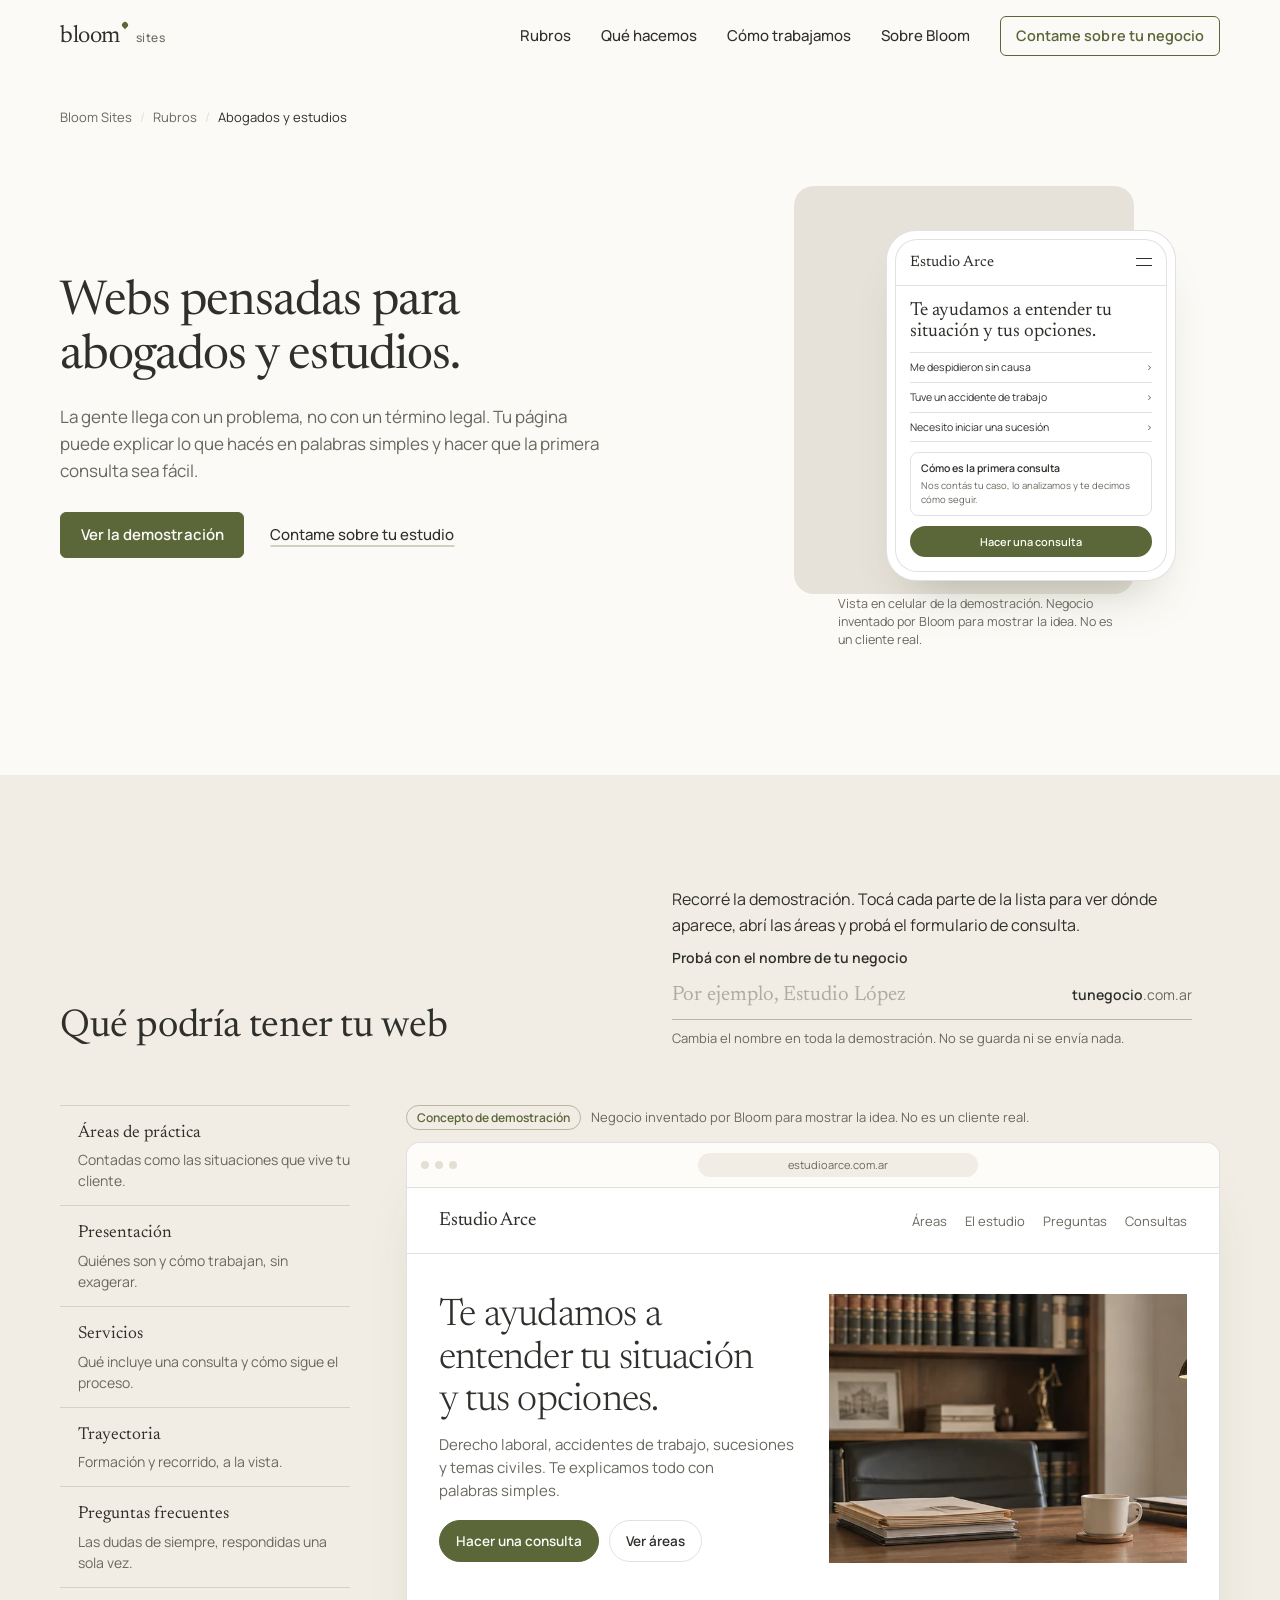
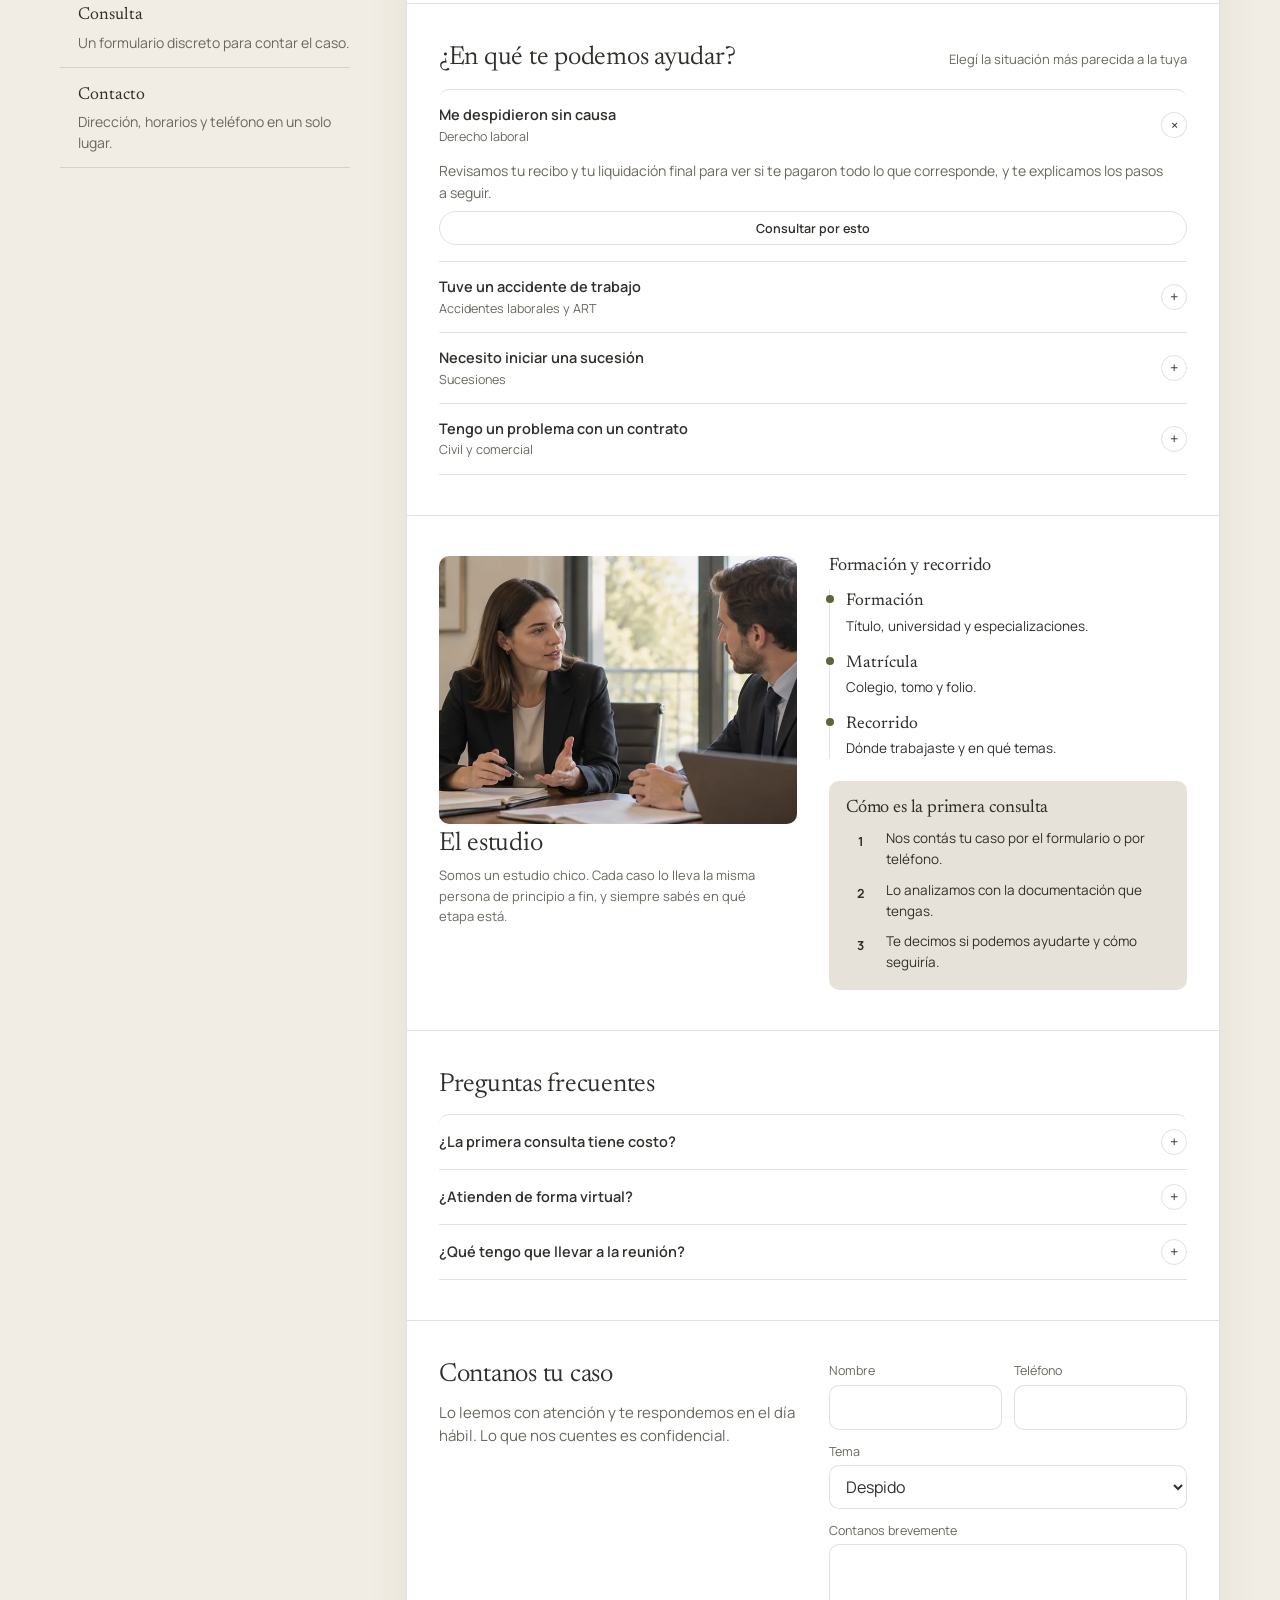
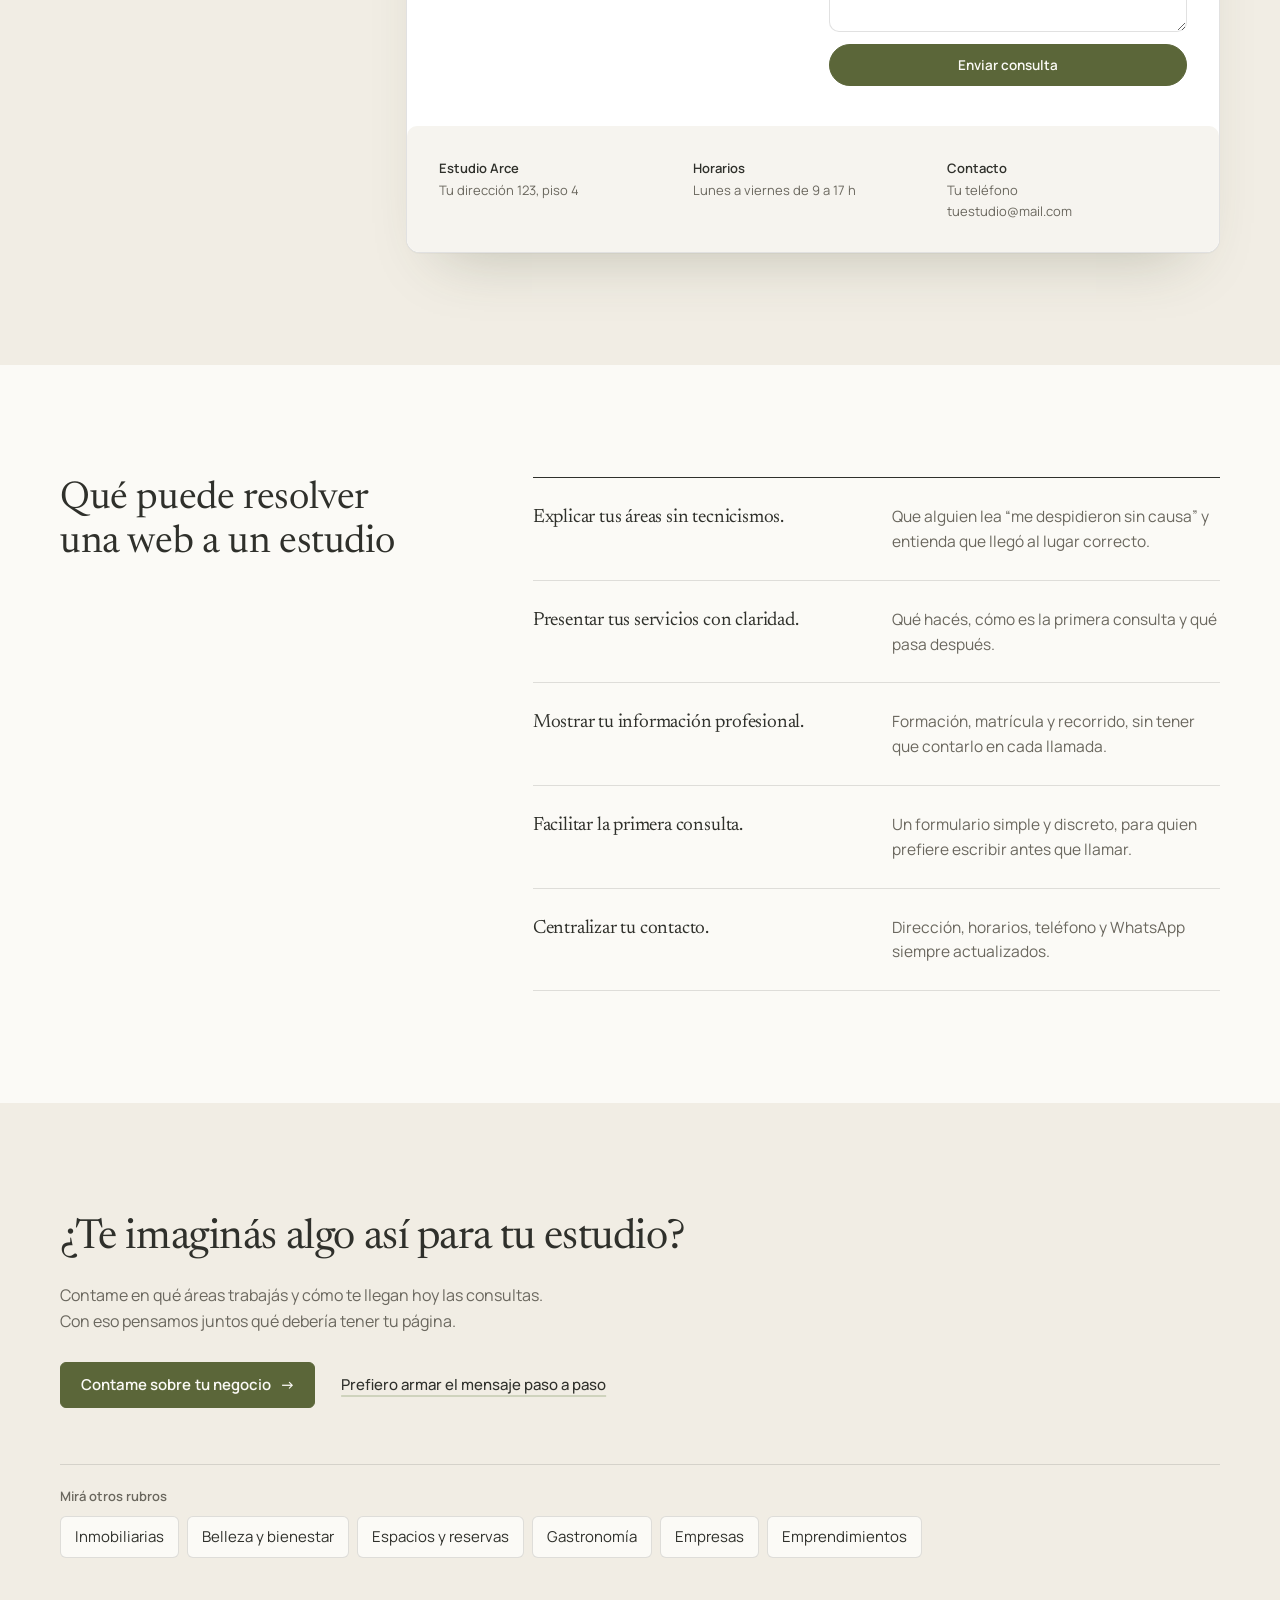
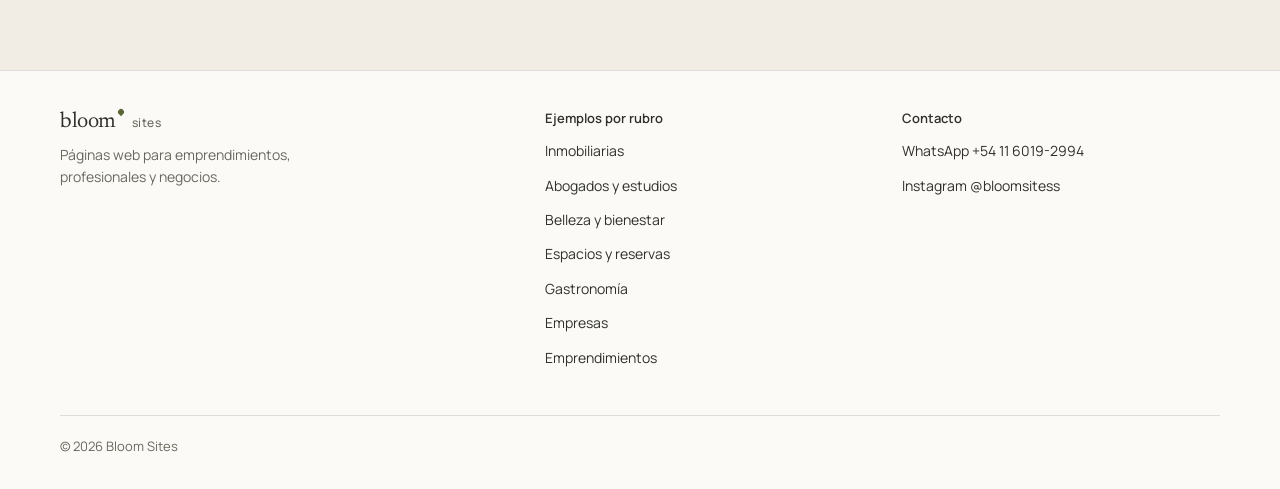
==== commit 62440bec: "rubros" ====
--- a/abogados.html
+++ b/abogados.html
@@ -139,7 +139,8 @@
           <ul>
             <li><a href="inmobiliarias.html">Inmobiliarias</a></li>
             <li><a href="abogados.html" aria-current="page">Abogados y estudios</a></li>
-            <li><a href="medicos.html">Médicos y especialistas</a></li>
+            <li><a href="belleza.html">Belleza y bienestar</a></li>
+            <li><a href="espacios.html">Espacios y reservas</a></li>
             <li><a href="gastronomia.html">Gastronomía</a></li>
             <li><a href="empresas.html">Empresas</a></li>
             <li><a href="emprendimientos.html">Emprendimientos</a></li>
@@ -253,7 +254,7 @@
                       <p class="dm-lead">Derecho laboral, accidentes de trabajo, sucesiones y temas civiles. Te explicamos todo con palabras simples.</p>
                       <div class="dm-actions"><a class="dm-btn" href="#dm-consulta">Hacer una consulta</a><a class="dm-btn is-ghost" href="#dm-areas">Ver áreas</a></div>
                     </div>
-                    <div class="ph r-43" style="--ph:#E3DDD2" role="img" aria-label="Foto del estudio" data-label="foto: escritorio con biblioteca"></div>
+                    <img src="assets/images/abog-escritorio.webp" alt="Escritorio de madera con biblioteca en un estudio jurídico" width="800" height="600" style="display:block;width:100%;height:auto;aspect-ratio:4/3;object-fit:cover;border-radius:inherit">
                   </div>
                 </section>
 
@@ -282,7 +283,7 @@
                 <section class="dm-sec" id="dm-estudio" aria-label="El estudio">
                   <div class="dm-split">
                     <div class="dm-card" data-part="presentacion">
-                      <div class="ph r-43" style="--ph:#DDD8CD" role="img" aria-label="Retrato del equipo del estudio" data-label="retrato del equipo"></div>
+                      <img src="assets/images/abog-equipo.webp" alt="Equipo del estudio jurídico" width="800" height="600" style="display:block;width:100%;height:auto;aspect-ratio:4/3;object-fit:cover;border-radius:inherit">
                       <h4 class="dm-h2">El estudio</h4>
                       <p class="dm-muted">Somos un estudio chico. Cada caso lo lleva la misma persona de principio a fin, y siempre sabés en qué etapa está.</p>
                     </div>
@@ -378,7 +379,8 @@
           <h2 id="otros-title">Mirá otros rubros</h2>
           <ul>
           <li><a href="inmobiliarias.html">Inmobiliarias</a></li>
-          <li><a href="medicos.html">Médicos y especialistas</a></li>
+          <li><a href="belleza.html">Belleza y bienestar</a></li>
+          <li><a href="espacios.html">Espacios y reservas</a></li>
           <li><a href="gastronomia.html">Gastronomía</a></li>
           <li><a href="empresas.html">Empresas</a></li>
           <li><a href="emprendimientos.html">Emprendimientos</a></li>
@@ -401,7 +403,8 @@
         <ul>
             <li><a href="inmobiliarias.html">Inmobiliarias</a></li>
             <li><a href="abogados.html">Abogados y estudios</a></li>
-            <li><a href="medicos.html">Médicos y especialistas</a></li>
+            <li><a href="belleza.html">Belleza y bienestar</a></li>
+            <li><a href="espacios.html">Espacios y reservas</a></li>
             <li><a href="gastronomia.html">Gastronomía</a></li>
             <li><a href="empresas.html">Empresas</a></li>
             <li><a href="emprendimientos.html">Emprendimientos</a></li>
--- a/css/style.css
+++ b/css/style.css
@@ -259,6 +259,12 @@
   .hero { padding: 120px 0 128px; }
   .hero-lead { font-size: 17.5px; }
 }
+.hero {
+  background-image: url("../assets/images/header.webp");
+  background-size: cover;
+  background-position: center;
+  background-repeat: no-repeat;
+}
 
 /* 5. PIEZAS DE MAQUETA --------------------------------------------------- */
 .browser {
@@ -291,6 +297,11 @@
   transition: background-color .4s var(--ease);
 }
 .ph::after { content: attr(data-label); position: absolute; left: 8px; bottom: 6px; right: 8px; font: 500 9px/1.25 var(--sans); color: rgba(47,48,43,.55); }
+/* Fotos reales: reemplazan a los .ph (ver README, sección "Fotos") */
+.photo { display: block; width: 100%; height: auto; object-fit: cover; border-radius: 6px; background: var(--ph, #E8E2D5); }
+.photo-fill { position: absolute; inset: 0; width: 100%; height: 100%; object-fit: cover; }
+.ph.has-photo::after { display: none; }
+.dm-person .photo { border-radius: 50%; }
 .ph-linen {
   --ph: #E9E2D4;
   background-image:
@@ -737,6 +748,7 @@
 .dm-slots { display: flex; flex-wrap: wrap; gap: 6px; }
 .dm-slot { min-height: 40px; min-width: 64px; border: 1px solid var(--line); background: var(--white); border-radius: 999px; font-size: 13px; }
 .dm-slot[aria-pressed="true"] { background: var(--ink); color: var(--paper); border-color: var(--ink); }
+.dm-slot:disabled { opacity: .45; text-decoration: line-through; cursor: not-allowed; }
 
 .dm-tabs { display: flex; gap: 6px; overflow-x: auto; scrollbar-width: none; margin-bottom: 14px; }
 .dm-tabs::-webkit-scrollbar { display: none; }
@@ -803,6 +815,8 @@
 /* Detalles por rubro dentro de la demo */
 .rubro-gastronomia .dm .dm-h1, .rubro-gastronomia .dm .dm-h2 { font-style: italic; font-weight: 340; }
 .rubro-abogados .dm .dm-h1 { font-weight: 330; }
+.rubro-belleza .dm .dm-h1, .rubro-belleza .dm .dm-h2 { font-style: italic; font-weight: 340; }
+.rubro-espacios .dm .dm-h1 { font-family: var(--sans); font-weight: 600; letter-spacing: -0.03em; }
 .rubro-empresas .dm .dm-h1 { font-family: var(--sans); font-weight: 600; letter-spacing: -0.03em; }
 
 /* 16. RUBROS: QUÉ PUEDE RESOLVER Y CIERRE -------------------------------- */
